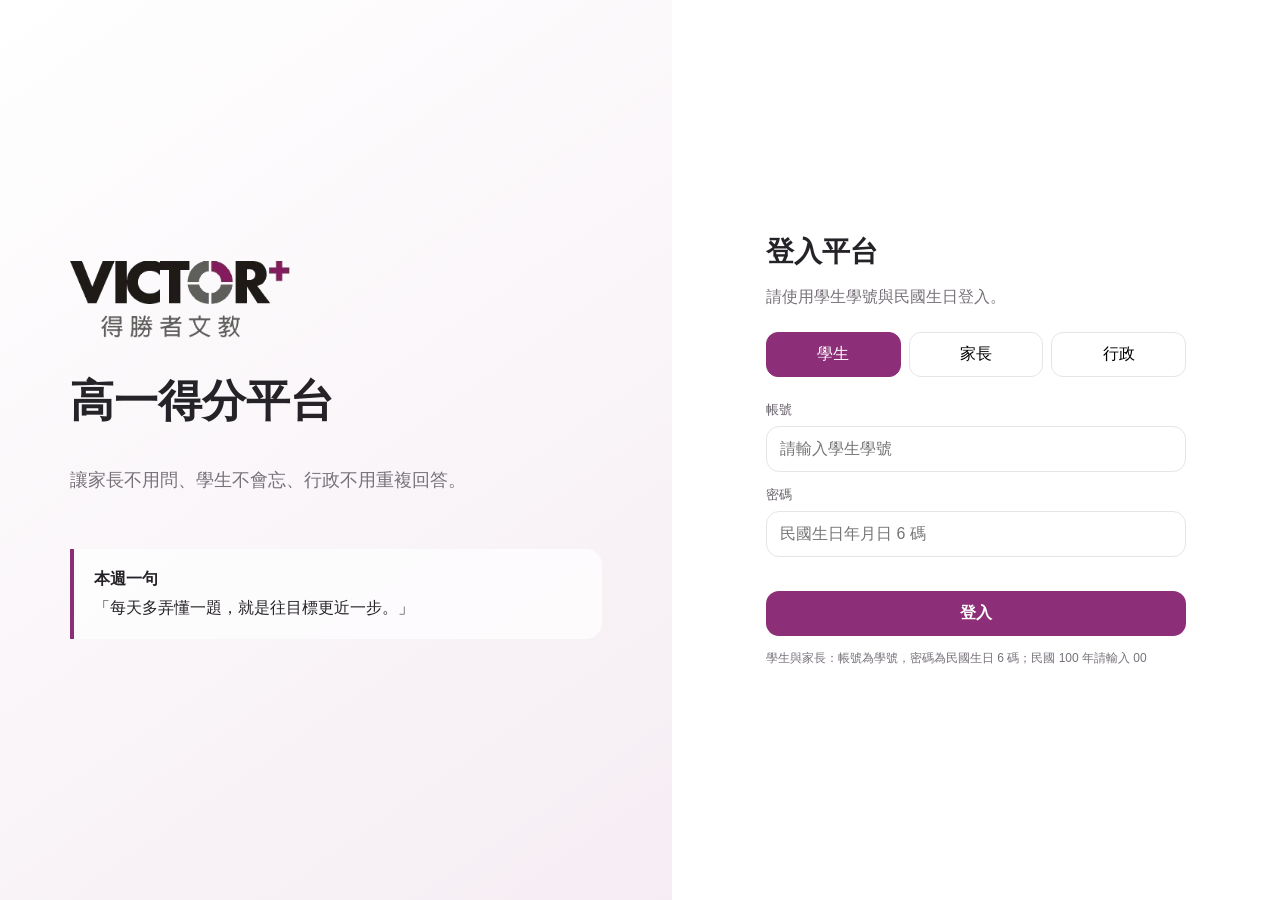
==== portal.html @ 73ce13c6 "Initial victor-campus website" ====
<!doctype html><html lang="zh-Hant"><head><meta charset="utf-8"><meta name="viewport" content="width=device-width,initial-scale=1"><title>得勝者119得分平台 Latest</title>
<style>
:root{--p:#8d2f78;--ps:#f5ebf3;--i:#262328;--m:#77717a;--b:#f7f7f8;--l:#e7e4e8;--g:#2f9d73;--gs:#e9f6f1;--a:#d5912d;--as:#fff4df;--r:#d45560;--rs:#fdecef;--bl:#3f78c7;--bls:#eaf2fd;--sh:0 14px 32px rgba(45,34,47,.08)}
*{box-sizing:border-box}body{margin:0;font-family:-apple-system,BlinkMacSystemFont,"Segoe UI","Noto Sans TC",sans-serif;background:var(--b);color:var(--i)}button,input,select,textarea{font:inherit}.hidden{display:none!important}
.login{min-height:100vh;display:grid;grid-template-columns:1.05fr .95fr;background:#fff}.heroL{padding:70px;display:flex;flex-direction:column;justify-content:center;background:linear-gradient(145deg,#fff,#f5edf3)}.heroL img{width:220px;max-width:70%;margin-bottom:34px}.heroL h1{font-size:44px;margin:0 0 16px}.heroL p{color:var(--m);font-size:18px;line-height:1.7}.quoteL{margin-top:36px;padding:20px;border-left:4px solid var(--p);background:#ffffffb8;border-radius:0 16px 16px 0}.loginP{display:grid;place-items:center;padding:50px}.box{width:min(420px,100%)}.box h2{font-size:28px;margin:0 0 8px}.box>p{color:var(--m)}.tabs{display:grid;grid-template-columns:repeat(3,1fr);gap:8px;margin:24px 0}.tab{border:1px solid var(--l);background:#fff;padding:11px;border-radius:12px}.tab.active{background:var(--p);color:#fff;border-color:var(--p)}
.field{margin:14px 0}.field label{display:block;font-size:13px;color:#665f68;margin-bottom:7px}.field input,.field select,.field textarea{width:100%;border:1px solid var(--l);border-radius:13px;padding:13px;background:#fff}.primary,.secondary{border-radius:13px;padding:12px 15px;cursor:pointer}.primary{border:0;background:var(--p);color:#fff;font-weight:750}.secondary{border:1px solid var(--l);background:#fff}.full{width:100%}.small,.meta{font-size:12px;color:var(--m)}
.app{min-height:100vh;display:grid;grid-template-columns:240px 1fr}.side{background:#fff;border-right:1px solid var(--l);padding:22px 16px}.side img{width:140px;margin:4px 10px 24px}.profile{padding:15px;border-radius:16px;background:var(--ps);margin-bottom:18px}.profile strong{display:block}.nav{display:grid;gap:7px}.nav button{border:0;background:transparent;text-align:left;padding:12px 13px;border-radius:11px;color:#615b63}.nav button.active,.nav button:hover{background:var(--ps);color:var(--p);font-weight:750}.logout{margin-top:24px}
.content{min-width:0}.top{height:72px;background:#fff;border-bottom:1px solid var(--l);padding:0 28px;display:flex;align-items:center;justify-content:space-between;position:sticky;top:0;z-index:5}.top h1{font-size:18px}.switch{display:flex;gap:8px}.switch button{font-size:12px;border:1px solid var(--l);background:#fff;padding:8px 10px;border-radius:10px}.switch button.active{background:var(--i);color:#fff}
.main{padding:28px;max-width:1500px;margin:auto}.hero{display:flex;justify-content:space-between;align-items:flex-end;gap:20px;margin-bottom:20px}.hero h2{font-size:29px;margin:0 0 6px}.date{background:#fff;border:1px solid var(--l);border-radius:13px;padding:10px 14px}.quote{display:flex;gap:16px;background:linear-gradient(135deg,#8d2f78,#a84a93);color:#fff;border-radius:20px;padding:21px 24px;margin-bottom:20px}.quote b{font-size:18px}.grid{display:grid;gap:18px}.dash{grid-template-columns:minmax(0,1.35fr) minmax(330px,.75fr)}.two{grid-template-columns:1fr 1fr}.three{grid-template-columns:repeat(3,1fr)}.four{grid-template-columns:repeat(4,1fr)}.stack{display:grid;gap:18px}
.card{background:#fff;border:1px solid var(--l);border-radius:19px;padding:20px;box-shadow:var(--sh)}.head{display:flex;justify-content:space-between;align-items:center;margin-bottom:15px}.head h3{margin:0}.pill,.status{font-size:12px;padding:6px 9px;border-radius:999px}.pill,.purple{background:var(--ps);color:var(--p)}.ok{background:var(--gs);color:var(--g)}.wait{background:var(--as);color:#a86c11}.bad{background:var(--rs);color:var(--r)}.info{background:var(--bls);color:var(--bl)}
.course,.task,.row,.notice{display:flex;align-items:center;gap:12px;padding:13px;border-radius:14px;background:#faf9fa;margin-bottom:9px}.datebox{width:54px;flex:none;text-align:center;padding:8px 5px;border-radius:11px;background:#fff;border:1px solid var(--l);font-size:12px}.datebox strong{display:block;font-size:15px}.grow{flex:1;min-width:0}.title{font-weight:760;margin-bottom:4px}.check{width:24px;height:24px;border-radius:7px;border:2px solid #c9c3ca;background:#fff;display:grid;place-items:center;cursor:pointer;flex:none}.check.checked{background:var(--g);border-color:var(--g);color:#fff}.metric{font-size:34px;font-weight:900;color:var(--p)}.progress{height:9px;background:#efedf0;border-radius:999px;overflow:hidden;margin-top:9px}.progress span{display:block;height:100%;background:linear-gradient(90deg,var(--p),#b85a9f)}.actions{display:flex;gap:8px;flex-wrap:wrap;margin-top:12px}
.page{display:none}.page.active{display:block}.table{overflow:auto}table{border-collapse:collapse;width:100%;min-width:700px}th,td{text-align:left;padding:12px 10px;border-bottom:1px solid var(--l);font-size:13px}th{color:var(--m)}.ghost{border:0;background:transparent;color:var(--p);cursor:pointer}
.seatgrid{display:grid;grid-template-columns:repeat(6,1fr);gap:10px}.seat{border:1px solid var(--l);background:#f6f5f6;border-radius:13px;padding:12px 8px;min-height:82px}.seat.present{background:var(--gs)}.seat.leave{background:var(--ps)}.seat.absent{background:var(--rs)}.seat.late{background:var(--as)}.seat.online{background:var(--bls)}.seat strong{display:block}.formgrid{display:grid;grid-template-columns:1fr 1fr;gap:14px}.formgrid .wide{grid-column:1/-1}.upload{border:2px dashed #d7ced5;border-radius:15px;padding:24px;text-align:center;color:var(--m);cursor:pointer}.alert{border-left:4px solid var(--r)}
.modalbg{position:fixed;inset:0;background:#1d171e73;display:none;align-items:center;justify-content:center;padding:20px;z-index:50}.modalbg.show{display:flex}.modal{background:#fff;width:min(600px,100%);max-height:90vh;overflow:auto;border-radius:20px;padding:22px}.modalactions{display:flex;justify-content:flex-end;gap:8px;margin-top:18px}.toast{position:fixed;right:22px;bottom:22px;background:#242126;color:#fff;padding:13px 16px;border-radius:12px;display:none;z-index:80}.toast.show{display:block}
@media(max-width:1000px){.dash,.two,.three,.four{grid-template-columns:1fr 1fr}.seatgrid{grid-template-columns:repeat(4,1fr)}}@media(max-width:760px){.login{grid-template-columns:1fr}.heroL{padding:38px 24px}.loginP{padding:28px 22px}.app{grid-template-columns:1fr}.side{display:none}.main{padding:18px 15px}.dash,.two,.three,.four{grid-template-columns:1fr}.hero{align-items:flex-start;flex-direction:column}.seatgrid{grid-template-columns:repeat(3,1fr)}}

.weather-card{display:grid;grid-template-columns:1fr auto;gap:18px;align-items:center;background:linear-gradient(135deg,#ffffff,#f2eaf1);border:1px solid var(--l);border-radius:19px;padding:18px 20px;margin-bottom:18px;box-shadow:var(--sh)}
.weather-main{display:flex;gap:14px;align-items:center}.weather-icon{font-size:34px}.weather-temp{font-size:28px;font-weight:900}
.operation-ok{display:inline-flex;align-items:center;gap:7px;background:var(--gs);color:var(--g);padding:7px 10px;border-radius:999px;font-size:12px;font-weight:750}
.exam-banner{background:linear-gradient(135deg,#fff7e7,#fff);border:1px solid #edd4a4;border-radius:18px;padding:18px;margin-bottom:18px}
.steps{display:grid;gap:10px}.step{display:grid;grid-template-columns:34px 1fr;gap:12px;align-items:start;padding:12px;border-radius:14px;background:#faf9fa}.stepno{width:28px;height:28px;border-radius:50%;display:grid;place-items:center;background:var(--p);color:#fff;font-size:12px;font-weight:800}
.file-preview{padding:12px;border:1px solid var(--l);border-radius:13px;background:#fff}.success-box{background:var(--gs);border:1px solid #bae2d1;border-radius:17px;padding:18px}.deadline{font-size:13px;font-weight:750;color:var(--r)}

.notify-badge{display:inline-grid;place-items:center;min-width:22px;height:22px;padding:0 6px;border-radius:999px;background:var(--r);color:#fff;font-size:11px;font-weight:800;margin-left:6px}
.notification-list{display:grid;gap:10px}.notification-item{display:flex;gap:12px;align-items:flex-start;padding:13px;border:1px solid var(--l);border-radius:14px;background:#fff}.notification-item.unread{border-left:4px solid var(--p);background:#fcf8fb}

.booking-grid{display:grid;grid-template-columns:150px repeat(6,minmax(135px,1fr));gap:1px;background:var(--l);border:1px solid var(--l);border-radius:16px;overflow:auto}
.booking-grid>div{background:#fff;padding:12px;min-height:56px}
.booking-head{font-weight:800;text-align:center;background:#fff8df!important}
.booking-head.sat{background:#dff4f6!important}
.slot{border:1px solid var(--l);border-radius:10px;padding:9px;text-align:center;cursor:pointer;background:#fff;min-height:50px}
.slot.available:hover{border-color:var(--p);background:var(--ps)}
.slot.mine{background:var(--gs);border-color:#9bd5bc;color:var(--g);font-weight:800}
.slot.taken{background:var(--bls);color:var(--bl)}
.slot.closed{background:#f1f1f1;color:#999;cursor:not-allowed}
.booking-summary{display:grid;grid-template-columns:1fr 1fr;gap:14px}
.confirm-card{border:1px solid #b7decf;background:var(--gs);border-radius:16px;padding:16px}
.read-btn{border:1px solid var(--p);background:#fff;color:var(--p);border-radius:10px;padding:8px 12px;cursor:pointer}
.subject-tabs{display:flex;gap:8px;flex-wrap:wrap;margin-bottom:14px}.subject-tabs button{border:1px solid var(--l);background:#fff;padding:9px 12px;border-radius:999px;cursor:pointer}.subject-tabs button.active{background:var(--p);color:#fff;border-color:var(--p)}
.parent-task{border-left:4px solid var(--a)}
.back-site-link{display:inline-flex;align-items:center;justify-content:center;border:1px solid var(--l);background:#fff;color:var(--i);padding:9px 13px;border-radius:10px;text-decoration:none;font-size:13px;font-weight:750}
.back-site-link:hover{border-color:var(--p);color:var(--p)}
.login-error{display:block;min-height:20px;margin-top:10px;color:#bd285b;font-size:12px;font-weight:750}
@media(max-width:760px){.app{display:block}.side{display:block;position:sticky;top:0;z-index:20;padding:8px 12px;border-right:0;border-bottom:1px solid var(--l);overflow:hidden}.side>img,.side>.profile,.side>.logout{display:none}.nav{display:flex;gap:6px;overflow-x:auto;padding-bottom:2px;scrollbar-width:none}.nav::-webkit-scrollbar{display:none}.nav button{flex:0 0 auto;white-space:nowrap;padding:10px 12px}.top{top:51px;height:60px;padding:0 15px}.top h1{font-size:15px}.back-site-link{padding:8px 10px}.booking-grid{min-width:760px}.card.table{overflow-x:auto}}
</style></head><body>
<section id="login"><div class="login"><div class="heroL"><img src="logo.png"><h1>高一得分平台</h1><p>讓家長不用問、學生不會忘、行政不用重複回答。</p><div class="quoteL"><b>本週一句</b><div style="margin-top:8px">「每天多弄懂一題，就是往目標更近一步。」</div></div></div><div class="loginP"><div class="box"><h2>登入平台</h2><p>請使用學生學號與民國生日登入。</p><div class="tabs"><button class="tab active" data-login="student">學生</button><button class="tab" data-login="parent">家長</button><button class="tab" data-login="admin">行政</button></div><div class="field"><label>帳號</label><input id="portalAccount" inputmode="numeric" autocomplete="username" placeholder="請輸入學生學號"></div><div class="field"><label>密碼</label><input id="portalPassword" type="password" inputmode="numeric" autocomplete="current-password" maxlength="6" placeholder="民國生日年月日 6 碼"></div><div id="portalLoginError" class="login-error" aria-live="polite"></div><button id="loginBtn" class="primary full">登入</button><div class="small" style="margin-top:14px">學生與家長：帳號為學號，密碼為民國生日 6 碼；民國 100 年請輸入 00</div></div></div></div></section>
<section id="app" class="hidden"><div class="app"><aside class="side"><img src="logo.png"><div class="profile"><strong id="pname"></strong><div id="pmeta" class="small"></div></div><div id="nav" class="nav"></div><button id="logout" class="secondary full logout">登出</button></aside><div class="content"><header class="top"><h1>得勝者文教｜高一得分平台</h1><a class="back-site-link" href="index.html">返回官網</a></header><main class="main">
<div id="studentPages">
<section id="student-home" class="page"><div class="weather-card">
<div class="weather-main"><div class="weather-icon">🌤️</div><div><div class="weather-temp">臺北市 31°C</div><div class="meta">午後短暫雷陣雨機率 40%，外出記得攜帶雨具。</div></div></div>
<div style="text-align:right"><div class="operation-ok">● 臺北市正常上班上課</div><div class="meta" style="margin-top:8px">得勝者今日正常上課</div></div></div><div class="hero"><div><h2>晚上好，王得勝</h2><div class="meta">這是你本週的課程與待完成事項。</div></div><div class="date">2026/08/02｜星期日</div></div><div class="quote"><div>✦</div><div><b>「會寫完只是第一步，訂正完成才是真的學會。」</b><div class="small" style="color:#fff">本週一句｜建州老師</div></div></div><div class="grid dash"><div class="stack"><div class="card"><div class="head"><h3>本週課程</h3><span class="pill">依已報名科目</span></div>
<div class="course"><div class="datebox"><strong>二</strong>18:30</div><div class="grow"><div class="title">英文雙周解題</div><div class="meta">Penny｜602教室</div></div><span class="status ok">已出席</span></div>
<div class="course"><div class="datebox"><strong>三</strong>18:30</div><div class="grow"><div class="title">數學</div><div class="meta">解創智・解涵清｜602教室</div></div><span class="status ok">已出席</span></div>
<div class="course"><div class="datebox"><strong>六</strong>18:30</div><div class="grow"><div class="title">化學</div><div class="meta">金刀｜公園大教室</div></div><span class="status wait">待上課</span></div></div>
<div class="card"><div class="head"><h3>7天內待完成事項</h3><span class="pill">小考／作業</span></div>
<div class="task"><button class="check" data-task="m"></button><div class="grow"><div class="title">數學講義 P.25–30</div><div class="meta">8/4前完成</div></div><span id="mStatus" class="status wait">尚未開始</span></div>
<div class="task"><button class="check" data-task="c"></button><div class="grow"><div class="title">化學 P.25–28，共16題</div><div class="meta">8/8前完成</div></div><span id="cStatus" class="status wait">尚未開始</span></div>
<div class="task"><div class="datebox"><strong>考</strong>8/5</div><div class="grow"><div class="title">英文單字 U3–U4</div><div class="meta">小考範圍</div></div><span class="status info">準備中</span></div><div class="actions"><button class="secondary jump" data-target="student-homework">查看全部作業</button></div></div></div>
<div class="stack"><div class="card"><div class="head"><h3>最近一次周考</h3><span class="pill">化學</span></div><div class="metric">86</div><div class="meta">頂標70｜前標70｜均標60</div><div class="actions"><button class="secondary jump" data-target="student-scores">查看詳情</button></div></div><div class="card"><div class="head"><h3>本週作業</h3><span class="pill">老師確認為準</span></div><div class="title">完成3／5</div><div class="progress"><span style="width:60%"></span></div><div class="meta" style="margin-top:8px">1份待訂正、1份未完成</div></div><div class="card alert"><div class="head"><h3>補課中心</h3><span class="status bad">1項</span></div><div class="title">8/1 化學</div><div class="meta">影片未看完、作業未上傳</div><div class="actions"><button class="primary jump" data-target="student-makeup">前往補課</button></div></div></div></div></section>
<section id="student-homework" class="page"><div class="hero"><div><h2>作業中心</h2><div class="meta">學生可回報完成，正式狀態以檢查紀錄為準。</div></div></div><div class="grid two"><div class="card"><div class="row"><button class="check" data-task="m2"></button><div class="grow"><div class="title">數學講義 P.25–30</div><div class="meta">下次上課前完成</div></div><span id="m2Status" class="status wait">進行中</span></div><div class="row"><div class="check checked">✓</div><div class="grow"><div class="title">物理講義 P.18–22</div><div class="meta">學生已回報完成</div></div><span class="status purple">待確認</span></div><div class="row"><div class="datebox"><strong>訂</strong></div><div class="grow"><div class="title">化學周考訂正</div><div class="meta">寫完未訂正</div></div><span class="status wait">待訂正</span></div></div><div class="card"><div class="notice"><span class="status ok">完成</span><div class="grow meta">題目、過程及訂正完成</div></div><div class="notice"><span class="status wait">待補過程</span><div class="grow meta">部分題目缺少計算過程</div></div><div class="notice"><span class="status bad">未完成</span><div class="grow meta">有缺題，記錄缺少題數</div></div></div></div></section>
<section id="student-scores" class="page">
<div class="hero"><div><h2>周考成績</h2><div class="meta">固定線上學生與當次請假學生可下載試題；所有學生可查看詳解。</div></div></div>
<div class="card table"><table>
<tr><th>日期</th><th>科目</th><th>範圍</th><th>分數</th><th>頂標</th><th>前標</th><th>均標</th><th>試題</th><th>詳解</th></tr>
<tr><td>8/1</td><td>化學</td><td>基礎化學講義(一) P.19–24</td><td><b>86</b></td><td>70</td><td>70</td><td>60</td>
<td><button class="ghost" onclick="toast('已下載化學週考試題（示範）')">下載試題</button><div class="meta">本次請假，可下載</div></td>
<td><button class="ghost" onclick="toast('已開啟化學週考詳解（示範）')">查看詳解</button></td></tr>
<tr><td>7/30</td><td>數學</td><td>集合與邏輯</td><td><b>91</b></td><td>92</td><td>84</td><td>76</td>
<td><span class="status purple">已到班應考</span><div class="meta">無需下載試題</div></td>
<td><button class="ghost" onclick="toast('已開啟數學週考詳解（示範）')">查看詳解</button></td></tr>
</table></div>
<div class="card" style="margin-top:18px"><div class="head"><h3>試題下載規則</h3></div>
<div class="notice"><span class="status info">固定線上</span><div class="grow"><div class="title">每次週考皆可下載試題</div><div class="meta">下載後自行作答，並依指定期限上傳。</div></div></div>
<div class="notice"><span class="status wait">當次請假</span><div class="grow"><div class="title">該次週考開放下載試題</div><div class="meta">完成後需補交作答檔案或照片。</div></div></div>
<div class="notice"><span class="status ok">正常到班</span><div class="grow"><div class="title">課堂已取得紙本試題</div><div class="meta">前台保留詳解，不重複提供試題下載。</div></div></div>
</div></section>
<section id="student-makeup" class="page">
<div class="hero"><div><h2>補課中心</h2><div class="meta">正常出席不需補課；請假或固定線上學生才會建立試題、影片與作業任務。</div></div></div>
<div class="card alert"><div class="head"><h3>8/1 金刀化學｜家長請假</h3><span class="status bad">3項待完成</span></div>
<div class="row"><div class="grow"><div class="title">教材</div><div class="meta">基礎化學講義(一)｜已領取</div></div><span class="status ok">完成</span></div>
<div class="row"><div class="grow"><div class="title">週考試題</div><div class="meta">請下載試題，完成作答後補交。</div></div><button class="secondary" onclick="toast('已下載化學週考試題（示範）')">下載試題</button></div>
<div class="row"><div class="grow"><div class="title">補課影片</div><div class="meta">已上架，尚未看完</div></div><a class="primary" href="https://www.soarogo.com/victor/login" target="_blank">前往 SoarGo</a></div>
<div class="row"><div class="grow"><div class="title">請假補交作業</div><div class="meta">化學 P.25–28，共16題｜截止 8/8 18:00</div></div><button class="secondary" onclick="openM('leaveHomework')">上傳作業</button></div>
<div class="row"><div class="grow"><div class="title">週考作答補交</div><div class="meta">請上傳作答紙或清楚照片</div></div><button class="secondary" onclick="openM('quizUpload')">上傳作答</button></div>
<div class="row"><div class="grow"><div class="title">行政確認</div><div class="meta">影片、週考與作業皆完成後結案</div></div><span class="status wait">待確認</span></div>
</div>
<div class="card" style="margin-top:18px"><div class="head"><h3>固定線上學生規則</h3></div>
<div class="meta">固定線上學生每堂課皆顯示影片、試題下載與作業上傳；不會顯示實體出席或請假補課字樣。</div>
</div></section>
<section id="student-materials" class="page"><div class="hero"><div><h2>教材領取</h2><div class="meta">可主動回報，行政再確認。</div></div></div><div class="card"><div class="title">化學｜基礎化學講義（二）</div><div class="meta">8/8發放，8/15起使用</div><div class="actions"><button id="matBtn" class="primary">我已領到教材</button></div><div id="matDone" class="notice hidden"><span class="status purple">已回報</span><div class="grow meta">等待行政確認</div><button id="undo" class="ghost">撤回</button></div></div></section>
<section id="student-tutoring" class="page">
<div class="hero"><div><h2>下週輔導預約</h2><div class="meta">每週日晚上開放下週時段；每段20分鐘，每人最多預約2段。</div></div><div class="date">更新時間：週日 20:00</div></div>
<div class="exam-banner"><b>預約規則</b><div class="meta" style="margin-top:6px">同一位學生不可重複預約相同時段；最多預約2段。若需取消，請至少於預約時間前一天操作。</div></div>
<div class="card">
<div class="head"><h3>115年8月份輔導排班</h3><span class="pill">高一</span></div>
<div class="booking-grid" id="bookingGrid"></div>
</div>
<div class="booking-summary" style="margin-top:18px">
<div class="card"><div class="head"><h3>我的預約</h3><span class="status ok">已預約 1／2 段</span></div>
<div id="myBookings">
<div class="confirm-card"><div class="title">8/3（一）13:00–13:20</div><div class="meta">冠瑜老師｜數物化生／讀書計畫｜得勝者壽德六樓</div><div class="actions"><button class="secondary" onclick="openM('bookingDetail')">查看詳情</button><button class="secondary" onclick="toast('已提出取消預約（示範）')">取消預約</button></div></div>
</div></div>
<div class="card"><div class="head"><h3>預約前先想一想</h3></div>
<div class="field"><label>輔導類型</label><select><option>解題輔導</option><option>讀書計畫</option></select></div>
<div class="field"><label>今天最想問什麼？</label><textarea rows="4" placeholder="例如：排列組合第23題、讀書時間安排、複習速度太慢"></textarea></div>
<div class="meta">老師在輔導前即可先看到問題，縮短確認時間。</div></div>
</div>
<div class="card" style="margin-top:18px"><div class="head"><h3>過去輔導紀錄</h3></div>
<div class="row"><div class="grow"><div class="title">7/30 誠貴老師｜排列組合</div><div class="meta">完成第23–35題，提醒下次帶錯題本</div></div><span class="status ok">已完成</span></div>
<div class="row"><div class="grow"><div class="title">7/16 冠瑜老師｜讀書計畫</div><div class="meta">建立一週複習時段表</div></div><span class="status ok">已完成</span></div>
</div></section>
<section id="student-scholarship" class="page">
<div class="hero"><div><h2>段考成績回報與獎學金</h2><div class="meta">所有學生皆需回報段考成績；符合資格者再進入獎學金申請。</div></div></div>
<div class="exam-banner"><div class="head"><h3>114學年度第二學期第一次段考</h3><span class="status wait">回報開放中</span></div>
<div class="grid two"><div><div class="meta">成績回報期限</div><div class="title">2026/08/12 23:59</div></div><div><div class="meta">獎學金申請期限</div><div class="title">2026/08/16 23:59</div></div></div>
<div class="deadline" style="margin-top:10px">距成績回報截止尚有 10 天</div></div>
<div class="grid two">
<div class="card">
<div class="head"><h3>第一步｜回報段考成績</h3><span class="pill">全體學生必填</span></div>
<div class="steps">
<div class="step"><div class="stepno">1</div><div><div class="title">上傳成績單</div><div class="meta">手機翻拍即可，支援 JPG、PNG、PDF，可一次上傳多張。</div><div class="actions"><button class="secondary" onclick="toast('已選擇成績單照片（示範）')">上傳成績單</button></div></div></div>
<div class="step"><div class="stepno">2</div><div><div class="title">或手動輸入</div><div class="meta">成績單尚未取得時，可先輸入各科分數，之後再補證明。</div><div class="actions"><button class="secondary" onclick="openM('scoreReport')">手動輸入成績</button></div></div></div>
</div></div>
<div class="card">
<div class="head"><h3>資格自動判斷</h3><span class="pill">限實際補習科目</span></div>
<div class="row"><div class="grow"><div class="title">數學 97分</div><div class="meta">實際補習科目</div></div><span class="status ok">符合 500元</span></div>
<div class="row"><div class="grow"><div class="title">物理 92分／班排第一</div><div class="meta">分數200元、排名600元，系統自動擇優</div></div><span class="status ok">符合 600元</span></div>
<div class="row"><div class="grow"><div class="title">英文 88分</div><div class="meta">已完成一般成績回報</div></div><span class="status info">未達門檻</span></div>
</div></div>
<div class="success-box" style="margin-top:18px"><div class="title" style="font-size:20px">🎉 恭喜！你有 2 科符合獎學金申請資格</div>
<div class="meta" style="margin-top:6px">數學預估 500 元、物理預估 600 元。請在申請期限內完成後續證明上傳。</div>
<div class="actions"><button class="primary" onclick="openM('sch')">繼續申請獎學金</button>
<button class="secondary" onclick="toast('班排名證明請洽行政老師索取')">洽行政索取證明</button></div>
<div class="meta" style="margin-top:8px">若學校未公布班排名，請洽行政老師索取證明，請導師或科任老師簽名後上傳。</div></div>
<div class="card" style="margin-top:18px"><div class="head"><h3>申請紀錄</h3></div>
<div class="table"><table><tr><th>活動</th><th>科目</th><th>依據</th><th>金額</th><th>狀態</th></tr>
<tr><td>114-2 一段</td><td>數學</td><td>97分</td><td>500元</td><td><span class="status wait">待送出</span></td></tr>
<tr><td>114-2 一段</td><td>物理</td><td>班排第一</td><td>600元</td><td><span class="status wait">待補證明</span></td></tr></table></div></div>
</section>
</div>
<div id="parentPages"><section id="parent-home" class="page"><div class="weather-card">
<div class="weather-main"><div class="weather-icon">🌤️</div><div><div class="weather-temp">臺北市 31°C</div><div class="meta">午後短暫雷陣雨機率 40%</div></div></div>
<div style="text-align:right"><div class="operation-ok">● 正常上班上課</div><div class="meta" style="margin-top:8px">得勝者今日正常營運</div></div></div><div class="hero"><div><h2>王得勝的學習概況</h2><div class="meta">30秒掌握需要關心的事項。</div></div><div class="date">本週狀態：需留意</div></div><div class="quote"><div>✦</div><div><b>「先把訂正完成，再追求更多題目。」</b><div class="small" style="color:#fff">本週老師提醒</div></div></div><div class="grid four"><div class="card"><div class="meta">本週作業</div><div class="metric">3/5</div></div><div class="card"><div class="meta">本月出席</div><div class="metric">8/9</div></div><div class="card"><div class="meta">補課</div><div class="metric">1</div></div><div class="card"><div class="meta">教材待領</div><div class="metric">1</div></div></div><div class="card alert" style="margin-top:18px"><div class="head"><h3>重要公告</h3><span class="status bad">請確認已讀</span></div>
<div class="title">8/8 教室異動通知</div><div class="meta">化學課改至公園大教室，課程時間不變。</div>
<div class="actions"><button id="readAnnouncementBtn" class="read-btn">我已閱讀</button><span id="readAnnouncementStatus" class="meta"></span></div></div><div class="grid two" style="margin-top:18px"><div class="card alert"><div class="notice"><span class="status bad">補課</span><div class="grow"><div class="title">8/1化學尚未完成</div><div class="meta">影片未看完、作業未上傳</div></div></div><div class="notice"><span class="status wait">教材</span><div class="grow"><div class="title">化學講義（二）未領</div><div class="meta">請主動聯絡班導</div></div><button class="ghost jump" data-target="parent-materials">查看</button></div></div><div class="card"><div class="row"><div class="grow"><div class="title">化學86分</div><div class="meta">頂標70｜均標60</div></div><span class="status ok">高於頂標</span></div></div></div></section><section id="parent-tutoring" class="page">
<div class="hero"><div><h2>輔導預約與紀錄</h2><div class="meta">家長可查看與協助預約，但與學生共用同一筆預約，無法重複。</div></div></div>
<div class="card"><div class="head"><h3>目前預約</h3><span class="status ok">已確認</span></div>
<div class="confirm-card"><div class="title">7/30（四）14:30–15:00</div><div class="meta">誠貴老師｜得勝者壽德六樓</div><div class="meta" style="margin-top:8px">請攜帶補習班／學校講義、考卷、筆記本或讀書計畫表，並提早到櫃台報到。</div><div class="actions"><button class="secondary">查看詳情</button></div></div></div>
<div class="card" style="margin-top:18px"><div class="head"><h3>輔導紀錄</h3></div>
<div class="row"><div class="grow"><div class="title">7/16 讀書計畫</div><div class="meta">已建立每週複習計畫</div></div><span class="status ok">已完成</span></div>
</div></section>
<section id="parent-materials" class="page"><div class="hero"><div><h2>教材與補課追蹤</h2></div></div><div class="card alert"><div class="title">化學講義（二）</div><div class="meta">請家長主動聯絡班導安排領取</div><div class="actions"><button class="primary" onclick="toast('已回報領取，等待行政確認')">我已領到教材</button></div></div></section></div>
<div id="adminPages"><section id="admin-dashboard" class="page"><div class="hero"><div><h2>今日營運中心</h2><div class="meta">優先處理會影響前台的事項。</div></div><div class="date">待處理14項</div></div><div class="grid four"><div class="card alert"><div class="meta">未完成點名</div><div class="metric">1堂</div><button class="ghost jump" data-target="admin-attendance">處理</button></div><div class="card"><div class="meta">通知待發布</div><div class="metric">2堂</div><button class="ghost jump" data-target="admin-publish">處理</button></div><div class="card"><div class="meta">待確認作業</div><div class="metric">8</div></div><div class="card"><div class="meta">教材待確認</div><div class="metric">3</div><button class="ghost jump" data-target="admin-materials">處理</button></div></div><div class="grid two" style="margin-top:18px">
<div class="card"><div class="head"><h3>新作業送交通知 <span class="notify-badge" id="submissionBadge">3</span></h3><button class="ghost jump" data-target="admin-submissions">全部查看</button></div>
<div class="notification-list">
<div class="notification-item unread"><span class="status purple">新送出</span><div class="grow"><div class="title">王得勝｜化學請假補交作業</div><div class="meta">剛剛上傳 4 張照片｜P.25–28，共16題</div></div></div>
<div class="notification-item unread"><span class="status info">週考</span><div class="grow"><div class="title">林子晴｜物理週考作答</div><div class="meta">5分鐘前上傳 PDF</div></div></div>
<div class="notification-item"><span class="status wait">待確認</span><div class="grow"><div class="title">張育誠｜數學訂正</div><div class="meta">今天 13:20 上傳</div></div></div>
</div></div>
<div class="card"><div class="head"><h3>未完成自動追蹤</h3></div><div class="notice"><span class="status bad">逾期</span><div class="grow"><div class="title">王得勝｜化學補課</div><div class="meta">影片未完成、作業未上傳</div></div></div><div class="notice"><span class="status wait">教材</span><div class="grow"><div class="title">3人未領化學講義（二）</div></div></div>
<div class="notice"><span class="status bad">補交作業</span><div class="grow"><div class="title">4位請假學生尚未補交作業</div><div class="meta">可依課程與截止時間篩選</div></div></div>
<div class="notice"><span class="status wait">週考補交</span><div class="grow"><div class="title">2位學生尚未上傳週考作答</div><div class="meta">固定線上1位、請假1位</div></div></div></div><div class="card"><div class="row"><div class="check checked">✓</div><div class="grow title">座位表點名</div><span class="status ok">完成</span></div><div class="row"><div class="check"></div><div class="grow title">貼入課後通知</div><span class="status wait">待處理</span></div><div class="row"><div class="check"></div><div class="grow title">上傳Excel成績</div><span class="status wait">待處理</span></div></div></div></section>
<section id="admin-submissions" class="page">
<div class="hero"><div><h2>作業送交審核</h2><div class="meta">學生一送出，行政端即時顯示通知並進入待確認清單。</div></div><div class="date">待確認 3 份</div></div>
<div class="grid two">
<div class="card">
<div class="head"><h3>待確認作業</h3><span class="pill">依上傳時間排序</span></div>
<div class="notification-list">
<div class="notification-item unread"><div class="grow"><div class="title">王得勝｜化學請假補交作業</div><div class="meta">P.25–28，共16題｜上傳4張照片｜剛剛</div><div class="actions"><button class="primary" onclick="openM('reviewHomework')">立即審核</button></div></div></div>
<div class="notification-item unread"><div class="grow"><div class="title">林子晴｜物理週考作答</div><div class="meta">PDF 1份｜5分鐘前</div><div class="actions"><button class="secondary" onclick="toast('已開啟週考作答（示範）')">查看</button><button class="primary" onclick="toast('已確認週考作答')">確認</button></div></div></div>
<div class="notification-item"><div class="grow"><div class="title">張育誠｜數學訂正</div><div class="meta">圖片3張｜今天13:20</div><div class="actions"><button class="secondary" onclick="openM('reviewHomework')">審核</button></div></div></div>
</div></div>
<div class="card">
<div class="head"><h3>審核後可設定</h3></div>
<div class="notice"><span class="status ok">完成</span><div class="grow meta">題目、過程與訂正皆完成</div></div>
<div class="notice"><span class="status wait">待訂正</span><div class="grow meta">題目已寫完，但錯題尚未訂正</div></div>
<div class="notice"><span class="status wait">待補過程</span><div class="grow meta">部分題目缺少計算過程</div></div>
<div class="notice"><span class="status bad">未完成</span><div class="grow meta">有缺題，可輸入缺題數</div></div>
<div class="notice"><span class="status bad">退回補件</span><div class="grow meta">照片模糊、頁面缺漏或內容無法辨識</div></div>
</div></div>
</section>
<section id="admin-attendance" class="page"><div class="hero"><div><h2>座位表點名</h2><div class="meta">點選座位切換狀態。</div></div></div><div class="card"><div class="actions"><button id="allPresent" class="secondary">一鍵全班出席</button><button class="primary" onclick="toast('點名完成，補課與缺席追蹤已建立')">完成點名</button></div><div id="seatgrid" class="seatgrid" style="margin-top:16px"></div></div></section>
<section id="admin-publish" class="page"><div class="hero"><div><h2>課後通知發布</h2><div class="meta">貼入通知＋上傳Excel。</div></div></div><div class="grid two"><div class="card"><div class="field"><label>課後通知</label><textarea id="raw" rows="14">⚗️0801【高一上自然科-金刀化學(六晚)】課後通知

📌今日進度：
【基礎化學講義(一)】p.19-24

📌回家作業：p.25-28 (共16題)

📌本日週考班級表現
頂標(PR88)：70
前標(PR75)：70
均標(PR50)：60</textarea></div><div class="upload" onclick="toast('已選擇Excel成績檔（示範）')">點擊選擇Excel／CSV</div>
<div class="grid two" style="margin-top:12px">
<div class="upload" onclick="toast('已上傳週考試題（示範）')">上傳週考試題<br><span class="small">提供固定線上／當次請假學生下載</span></div>
<div class="upload" onclick="toast('已上傳週考詳解（示範）')">上傳週考詳解<br><span class="small">所有學生皆可查看</span></div>
</div><div class="actions"><button id="parse" class="primary">AI自動拆解（示範）</button></div></div><div class="card"><div class="formgrid"><div class="field"><label>日期</label><input value="2026-08-01"></div><div class="field"><label>科目</label><select><option>化學</option></select></div><div class="field wide"><label>今日進度</label><input id="prog"></div><div class="field wide"><label>回家作業</label><input id="hw"></div><div class="field"><label>頂標</label><input id="topv"></div><div class="field"><label>前標</label><input id="frontv"></div><div class="field"><label>均標</label><input id="meanv"></div></div><div class="actions"><button class="primary" onclick="toast('已發布，學生與家長首頁同步更新')">確認並發布</button><button class="secondary">儲存草稿</button></div></div></div></section>
<section id="admin-materials" class="page"><div class="hero"><div><h2>教材發放與確認</h2></div></div><div class="card table"><table><tr><th>學生</th><th>類型</th><th>教材</th><th>狀態</th><th>操作</th></tr><tr><td>王得勝</td><td>實體</td><td>化學講義（二）</td><td><span class="status purple">已回報</span></td><td><button class="ghost" onclick="toast('已確認領取')">確認</button></td></tr><tr><td>林子晴</td><td>固定線上</td><td>化學講義（二）</td><td><span class="status info">已回報收到</span></td><td><button class="ghost" onclick="toast('已確認簽收')">確認</button></td></tr></table></div></section>
<section id="admin-score-campaign" class="page">
<div class="hero"><div><h2>段考回報活動設定</h2><div class="meta">每一次建立活動時設定學年度、學期、段考次別與期限。</div></div></div>
<div class="grid two"><div class="card"><div class="head"><h3>活動基本設定</h3><span class="pill">可重複建立</span></div>
<div class="formgrid">
<div class="field"><label>學年度</label><input value="114"></div>
<div class="field"><label>學期</label><select><option>第一學期</option><option selected>第二學期</option></select></div>
<div class="field"><label>段考次別</label><select><option selected>第一次段考</option><option>第二次段考</option><option>第三次段考</option></select></div>
<div class="field"><label>活動名稱</label><input value="114學年度第二學期第一次段考"></div>
<div class="field"><label>成績回報開始</label><input type="datetime-local" value="2026-08-02T12:00"></div>
<div class="field"><label>成績回報截止</label><input type="datetime-local" value="2026-08-12T23:59"></div>
<div class="field"><label>獎學金申請開始</label><input type="datetime-local" value="2026-08-02T12:00"></div>
<div class="field"><label>獎學金申請截止</label><input type="datetime-local" value="2026-08-16T23:59"></div>
</div><div class="actions"><button class="primary" onclick="toast('活動設定已儲存，學生與家長端同步顯示期限')">儲存並發布</button></div></div>
<div class="card"><div class="head"><h3>證明與請款設定</h3></div>
<div class="row"><div class="grow"><div class="title">班排名證明</div><div class="meta">學校未公布排名時使用</div></div><button class="ghost" onclick="toast('證明文件不公開，請由行政端提供')">由行政端提供</button></div>
<div class="row"><div class="grow"><div class="title">成績單證明</div><div class="meta">學生手機翻拍或 PDF 皆可</div></div><span class="status ok">開放</span></div>
<div class="row"><div class="grow"><div class="title">會計請款證明</div><div class="meta">核准後可批次匯出申請明細與證明文件</div></div><button class="ghost" onclick="toast('已產生會計請款下載包（示範）')">統一下載</button></div>
</div></div>
</section>
<section id="admin-scholarship" class="page"><div class="hero"><div><h2>獎學金審核</h2><div class="meta">審核完成後可統一下載會計請款證明。</div></div><div class="actions"><button class="secondary" onclick="toast('已匯出請款總表 Excel（示範）')">下載請款總表</button><button class="primary" onclick="toast('已打包成績單與排名證明（示範）')">統一下載證明</button></div></div><div class="card table"><table><tr><th>學生</th><th>科目</th><th>分數</th><th>班排</th><th>建議</th><th>操作</th></tr><tr><td>王得勝</td><td>數學</td><td>97（500）</td><td>第二（300）</td><td><b>500元</b></td><td><button class="ghost" onclick="toast('已核准500元')">核准</button></td></tr></table></div></section></div>
</main></div></div></section>
<div id="bookingDetail" class="modalbg"><div class="modal"><h3>輔導預約確認</h3>
<div class="confirm-card"><div class="title">💌 解題輔導／讀書計畫預約成功</div>
<div class="row"><div class="grow"><div class="meta">日期</div><div class="title">7/30（四）</div></div><div class="grow"><div class="meta">時間</div><div class="title">14:30–15:00</div></div></div>
<div class="row"><div class="grow"><div class="meta">地點</div><div class="title">得勝者壽德六樓</div></div><div class="grow"><div class="meta">老師</div><div class="title">誠貴老師</div></div></div>
</div>
<div class="card" style="margin-top:14px;box-shadow:none"><div class="head"><h3>請攜帶</h3></div>
<div class="meta">補習班或學校講義、考卷、筆記本、讀書計畫表等需要討論的資料。</div></div>
<div class="card" style="margin-top:14px;box-shadow:none"><div class="head"><h3>注意事項</h3></div>
<div class="meta">請提早5分鐘至壽德櫃台報到；若需取消，請至少提前一天操作。</div></div>
<div class="modalactions"><button class="primary" onclick="closeM('bookingDetail')">知道了</button></div></div></div>
<div id="reviewHomework" class="modalbg"><div class="modal"><h3>審核作業</h3>
<div class="notice"><span class="status purple">王得勝</span><div class="grow"><div class="title">化學請假補交作業</div><div class="meta">P.25–28，共16題｜4張照片</div></div></div>
<div class="upload" onclick="toast('已開啟作業照片預覽（示範）')">點擊查看學生上傳內容</div>
<div class="field"><label>審核結果</label><select id="reviewStatus">
<option>完成</option><option>待訂正</option><option>待補計算過程</option><option>未完成</option><option>退回補件</option>
</select></div>
<div class="field"><label>缺題數／備註</label><textarea rows="3" placeholder="例如：缺4題；第12、15題缺計算過程"></textarea></div>
<div class="modalactions"><button class="secondary" onclick="closeM('reviewHomework')">取消</button><button class="primary" onclick="closeM('reviewHomework');toast('審核完成，學生與家長端已同步更新')">確認審核</button></div>
</div></div>
<div id="scoreReport" class="modalbg"><div class="modal"><h3>手動輸入段考成績</h3>
<div class="formgrid"><div class="field"><label>科目</label><select><option>數學</option><option>化學</option><option>物理</option><option>英文</option><option>國文</option></select></div>
<div class="field"><label>分數</label><input type="number" value="97"></div>
<div class="field"><label>班排名（選填）</label><input type="number" placeholder="例如 1"></div>
<div class="field"><label>證明狀態</label><select><option>稍後補上傳成績單</option><option>已上傳成績單</option></select></div></div>
<div class="modalactions"><button class="secondary" onclick="closeM('scoreReport')">取消</button><button class="primary" onclick="closeM('scoreReport');toast('成績已回報，系統正在判斷獎學金資格')">儲存成績</button></div></div></div>
<div id="leaveHomework" class="modalbg"><div class="modal"><h3>請假補交作業</h3>
<div class="notice"><span class="status wait">請假補交</span><div class="grow"><div class="title">化學 P.25–28，共16題</div><div class="meta">截止：8/8 18:00</div></div></div>
<div class="upload" onclick="toast('已選擇作業照片（示範）')">點擊上傳作業照片或 PDF<br><span class="small">可一次上傳多張，系統只保留最後送出版本供檢查</span></div>
<div class="field"><label>補充說明</label><textarea rows="3" placeholder="例如：第15題仍有疑問"></textarea></div>
<div class="modalactions"><button class="secondary" onclick="closeM('leaveHomework')">取消</button><button class="primary" onclick="closeM('leaveHomework');toast('作業已送出，行政端已收到通知')">送出補交</button></div>
</div></div>

<div id="quizUpload" class="modalbg"><div class="modal"><h3>補交週考作答</h3>
<div class="notice"><span class="status info">週考補交</span><div class="grow"><div class="title">8/1 化學週考</div><div class="meta">請先下載試題完成作答，再上傳作答紙。</div></div></div>
<div class="upload" onclick="toast('已選擇週考作答照片（示範）')">上傳作答紙／照片／PDF</div>
<div class="modalactions"><button class="secondary" onclick="closeM('quizUpload')">取消</button><button class="primary" onclick="closeM('quizUpload');toast('週考作答已補交，等待行政登記')">送出作答</button></div>
</div></div>
<div id="upload" class="modalbg"><div class="modal"><h3>上傳補課作業</h3><div class="upload" onclick="toast('已選擇3張作業照片')">點擊上傳照片或PDF</div><div class="field"><label>補充說明</label><textarea rows="3"></textarea></div><div class="modalactions"><button class="secondary" onclick="closeM('upload')">取消</button><button class="primary" onclick="closeM('upload');toast('作業已上傳，行政端已收到通知')">送出</button></div></div></div>
<div id="sch" class="modalbg"><div class="modal"><h3>完成獎學金申請</h3>
<div class="notice"><span class="status ok">符合資格</span><div class="grow"><div class="title">系統已依分數與班排名擇優</div><div class="meta">申請截止：2026/08/16 23:59</div></div></div><div class="formgrid"><div class="field"><label>科目</label><select><option>數學</option><option>化學</option><option>物理</option><option>英文</option><option>國文</option></select></div><div class="field"><label>分數</label><input id="score" type="number" value="97"></div><div class="field"><label>班排名</label><select id="rank"><option value="0">無</option><option value="1">第一名</option><option value="2">第二名</option><option value="3">第三名</option></select></div><div class="field"><label>預估結果</label><input id="estimate" value="分數擇優500元" readonly></div></div><div class="field"><label>上傳申請證明</label><div class="upload" onclick="toast('已選擇申請證明（示範）')">上傳成績單／學校截圖／老師簽名班排名證明</div></div>
<div class="actions"><button class="secondary" onclick="toast('班排名證明請洽行政老師索取')">洽行政索取證明</button></div>
<div class="modalactions"><button class="secondary" onclick="closeM('sch')">取消</button><button class="primary" onclick="closeM('sch');toast('申請已送出')">送出</button></div></div></div>
<div id="toast" class="toast"></div>
<script>
const cfg={student:{p:['王得勝','118學測班｜高一學生'],n:[['首頁總覽','student-home'],['作業中心','student-homework'],['周考成績','student-scores'],['補課中心','student-makeup'],['教材領取','student-materials'],['輔導預約','student-tutoring'],['段考獎學金','student-scholarship']]},parent:{p:['王得勝家長','綁定學生：王得勝'],n:[['學習總覽','parent-home'],['輔導預約','parent-tutoring'],['教材與補課','parent-materials']]},admin:{p:['行政人員','得勝者高一營運'],n:[['今日營運中心','admin-dashboard'],['作業送交審核','admin-submissions'],['座位表點名','admin-attendance'],['課後通知發布','admin-publish'],['教材發放','admin-materials'],['段考活動設定','admin-score-campaign'],['獎學金審核','admin-scholarship']]}};let loginRole='student',role='student';
document.querySelectorAll('[data-login]').forEach(b=>b.onclick=()=>{document.querySelectorAll('[data-login]').forEach(x=>x.classList.remove('active'));b.classList.add('active');loginRole=b.dataset.login});
loginBtn.onclick=()=>{
 if(loginRole==='student'||loginRole==='parent'){
  const account=portalAccount.value.trim(),birthday=portalPassword.value.trim();
  if(!/^\d+$/.test(account)){portalLoginError.textContent='請輸入正確的學生學號';portalAccount.focus();return}
  if(!/^\d{6}$/.test(birthday)){portalLoginError.textContent='密碼請輸入民國生日年月日 6 碼，例如 99/10/25 請輸入 991025';portalPassword.focus();return}
  window.sessionStorage.setItem('victorCampusRole',loginRole);
  window.sessionStorage.setItem('victorCampusStudentId',account);
 }
 portalLoginError.textContent='';login.classList.add('hidden');app.classList.remove('hidden');setRole(loginRole)
};logout.onclick=()=>{window.sessionStorage.removeItem('victorCampusRole');window.sessionStorage.removeItem('victorCampusStudentId');window.location.href='index.html'};document.querySelectorAll('[data-role]').forEach(b=>b.onclick=()=>setRole(b.dataset.role));
function setRole(r){role=r;document.querySelectorAll('[data-role]').forEach(b=>b.classList.toggle('active',b.dataset.role===r));pname.textContent=cfg[r].p[0];pmeta.textContent=cfg[r].p[1];nav.innerHTML='';cfg[r].n.forEach((x,i)=>{let b=document.createElement('button');b.textContent=x[0];b.dataset.target=x[1];b.onclick=()=>show(x[1]);if(i===0)b.classList.add('active');nav.appendChild(b)});show(cfg[r].n[0][1])}
const incomingRole=new URLSearchParams(window.location.search).get('role');
const authenticatedRole=window.sessionStorage.getItem('victorCampusRole');
const authenticatedStudentId=window.sessionStorage.getItem('victorCampusStudentId');
if(incomingRole&&cfg[incomingRole]&&incomingRole===authenticatedRole){
 login.classList.add('hidden');app.classList.remove('hidden');setRole(incomingRole);
 if(authenticatedStudentId)pmeta.textContent=incomingRole==='parent'?`綁定學號：${authenticatedStudentId}`:`學號 ${authenticatedStudentId}｜高一學生`;
}
function show(id){document.querySelectorAll('.page').forEach(p=>p.classList.remove('active'));let e=document.getElementById(id);if(e)e.classList.add('active');document.querySelectorAll('#nav button').forEach(b=>b.classList.toggle('active',b.dataset.target===id));scrollTo({top:0,behavior:'smooth'})}
document.addEventListener('click',e=>{let j=e.target.closest('.jump');if(j)show(j.dataset.target)});
document.querySelectorAll('.check[data-task]').forEach(c=>c.onclick=()=>{c.classList.toggle('checked');c.textContent=c.classList.contains('checked')?'✓':'';let s=document.getElementById(c.dataset.task+'Status');if(s){s.textContent=c.classList.contains('checked')?'已回報完成':'尚未開始';s.className='status '+(c.classList.contains('checked')?'purple':'wait')}toast(c.classList.contains('checked')?'已回報完成，等待確認':'已取消回報')});
matBtn.onclick=()=>{matBtn.classList.add('hidden');matDone.classList.remove('hidden');toast('已回報領取')};undo.onclick=()=>{matBtn.classList.remove('hidden');matDone.classList.add('hidden');toast('已撤回')};
const names=['王得勝','李子晴','張育誠','林品妤','陳柏宇','黃心妤','蔡承恩','周雅婷','吳冠廷','劉芷晴','徐子恩','許庭瑜','鄭博文','謝欣妍','何宇軒','高語彤','彭皓恩','楊安晴','固定線上A','固定線上B'];names.forEach((n,i)=>{let s=document.createElement('button');s.className='seat '+(i>17?'online':'');s.dataset.state=i>17?'online':'none';s.innerHTML='<strong>'+n+'</strong><span class="small">'+(i>17?'固定線上':'尚未點名')+'</span>';s.onclick=()=>cycle(s);seatgrid.appendChild(s)});
function cycle(s){if(s.dataset.state==='online')return;let o=['none','present','leave','absent','late'],i=(o.indexOf(s.dataset.state)+1)%o.length;s.dataset.state=o[i];s.className='seat '+o[i];s.querySelector('span').textContent={none:'尚未點名',present:'出席',leave:'家長請假',absent:'缺席',late:'遲到'}[o[i]]}
allPresent.onclick=()=>{document.querySelectorAll('.seat').forEach(s=>{if(s.dataset.state!=='online'){s.dataset.state='present';s.className='seat present';s.querySelector('span').textContent='出席'}});toast('已標記全班出席')};
parse.onclick=()=>{prog.value='基礎化學講義(一) P.19–24';hw.value='P.25–28，共16題';topv.value='70';frontv.value='70';meanv.value='60';toast('AI已拆解，請確認')};
function calc(){let sc=+score.value||0,r=+rank.value||0,sa=sc===100?1000:sc>=95?500:sc>=90?200:0,ra=r===1?600:r===2?300:r===3?200:0;estimate.value=(Math.max(sa,ra)||0)+'元（'+(sa>=ra?'分數':'班排')+'擇優）'}score.oninput=calc;rank.onchange=calc;
function openM(id){document.getElementById(id).classList.add('show')}function closeM(id){document.getElementById(id).classList.remove('show')}window.openM=openM;window.closeM=closeM;
let tt;function toast(msg){let t=document.getElementById('toast');t.textContent=msg;t.classList.add('show');clearTimeout(tt);tt=setTimeout(()=>t.classList.remove('show'),2200)}window.toast=toast;

const days=[['一','8/3'],['二','8/4'],['三','8/5'],['四','8/6'],['五','8/7'],['六','8/8']];
const times=['13:00–13:20','13:20–13:40','13:40–14:00','14:00–14:20','14:20–14:40','14:40–15:00','15:00–15:20'];
function buildBookingGrid(){
 const g=document.getElementById('bookingGrid'); if(!g)return;
 g.innerHTML='<div class="booking-head">科目／時段</div>'+days.map((d,i)=>'<div class="booking-head '+(i===5?'sat':'')+'">'+d[0]+'<br>'+d[1]+'</div>').join('');
 times.forEach((t,ri)=>{
   g.innerHTML+='<div><b>'+t+'</b></div>';
   days.forEach((d,ci)=>{
     let cls='available',txt='○ 可預約';
     if(ci===5){cls='closed';txt='休息'}
     if(ri===0&&ci===0){cls='mine';txt='✓ 已預約<br>王得勝'}
     if((ri===1&&ci===1)||(ri===2&&ci===2)||(ri===3&&ci===3)){cls='taken';txt='已預約'}
     g.innerHTML+='<div><button class="slot '+cls+'" data-slot="'+d[1]+' '+t+'">'+txt+'</button></div>';
   })
 });
 document.querySelectorAll('.slot.available').forEach(s=>s.onclick=()=>{
   const current=document.querySelectorAll('.slot.mine').length;
   if(current>=2){toast('每人最多預約2段');return}
   s.className='slot mine';s.innerHTML='✓ 已預約<br>王得勝';toast('預約成功，學生與家長端已同步');
 });
}
buildBookingGrid();
const readBtn=document.getElementById('readAnnouncementBtn');
if(readBtn) readBtn.onclick=()=>{readBtn.textContent='已閱讀';readBtn.disabled=true;document.getElementById('readAnnouncementStatus').textContent='已於剛剛確認閱讀';toast('已完成公告已讀確認')};
</script></body></html>
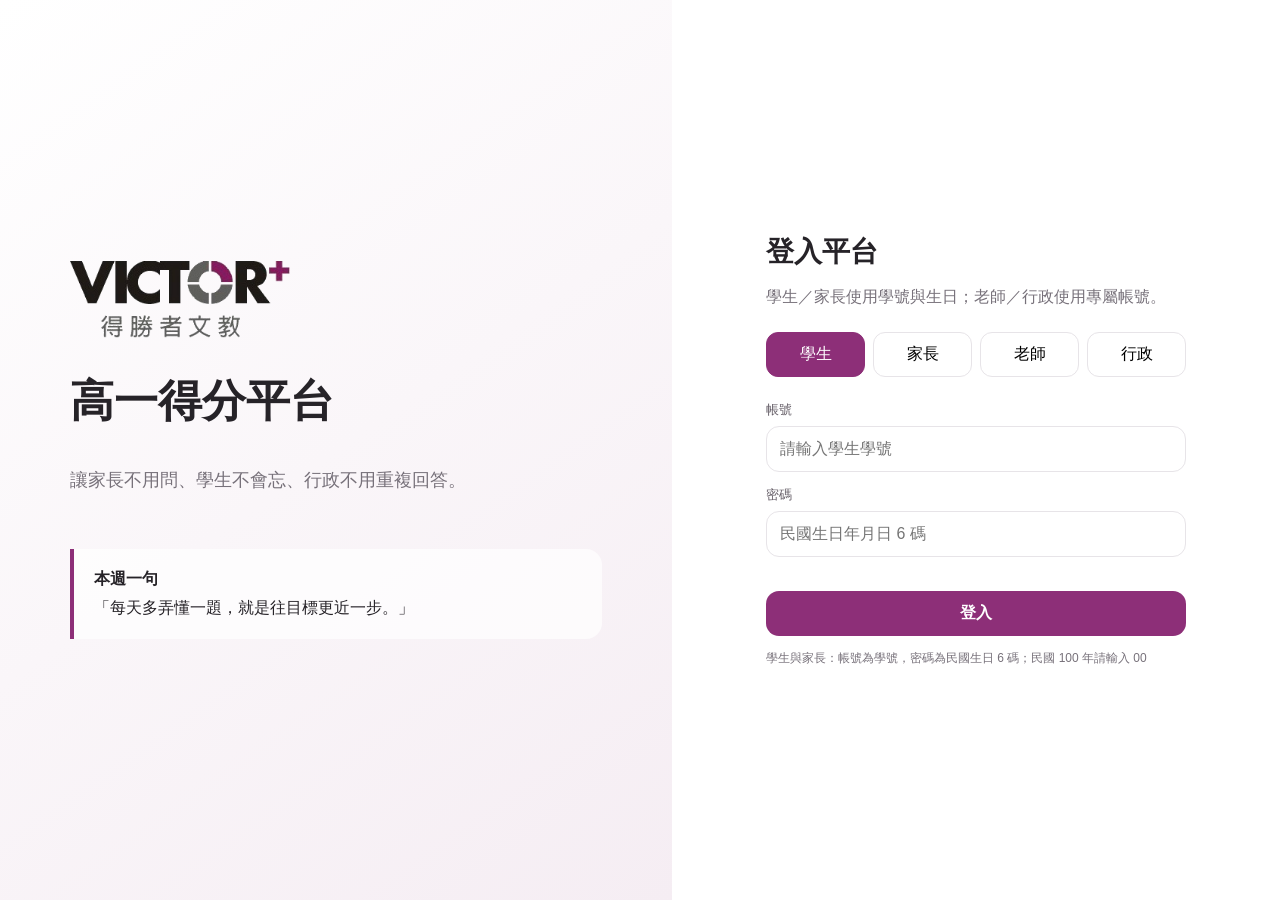
==== commit cf6711dd: "Deploy Victor Campus V3 integrated system" ====
--- a/portal.html
+++ b/portal.html
@@ -2,7 +2,7 @@
 <style>
 :root{--p:#8d2f78;--ps:#f5ebf3;--i:#262328;--m:#77717a;--b:#f7f7f8;--l:#e7e4e8;--g:#2f9d73;--gs:#e9f6f1;--a:#d5912d;--as:#fff4df;--r:#d45560;--rs:#fdecef;--bl:#3f78c7;--bls:#eaf2fd;--sh:0 14px 32px rgba(45,34,47,.08)}
 *{box-sizing:border-box}body{margin:0;font-family:-apple-system,BlinkMacSystemFont,"Segoe UI","Noto Sans TC",sans-serif;background:var(--b);color:var(--i)}button,input,select,textarea{font:inherit}.hidden{display:none!important}
-.login{min-height:100vh;display:grid;grid-template-columns:1.05fr .95fr;background:#fff}.heroL{padding:70px;display:flex;flex-direction:column;justify-content:center;background:linear-gradient(145deg,#fff,#f5edf3)}.heroL img{width:220px;max-width:70%;margin-bottom:34px}.heroL h1{font-size:44px;margin:0 0 16px}.heroL p{color:var(--m);font-size:18px;line-height:1.7}.quoteL{margin-top:36px;padding:20px;border-left:4px solid var(--p);background:#ffffffb8;border-radius:0 16px 16px 0}.loginP{display:grid;place-items:center;padding:50px}.box{width:min(420px,100%)}.box h2{font-size:28px;margin:0 0 8px}.box>p{color:var(--m)}.tabs{display:grid;grid-template-columns:repeat(3,1fr);gap:8px;margin:24px 0}.tab{border:1px solid var(--l);background:#fff;padding:11px;border-radius:12px}.tab.active{background:var(--p);color:#fff;border-color:var(--p)}
+.login{min-height:100vh;display:grid;grid-template-columns:1.05fr .95fr;background:#fff}.heroL{padding:70px;display:flex;flex-direction:column;justify-content:center;background:linear-gradient(145deg,#fff,#f5edf3)}.heroL img{width:220px;max-width:70%;margin-bottom:34px}.heroL h1{font-size:44px;margin:0 0 16px}.heroL p{color:var(--m);font-size:18px;line-height:1.7}.quoteL{margin-top:36px;padding:20px;border-left:4px solid var(--p);background:#ffffffb8;border-radius:0 16px 16px 0}.loginP{display:grid;place-items:center;padding:50px}.box{width:min(420px,100%)}.box h2{font-size:28px;margin:0 0 8px}.box>p{color:var(--m)}.tabs{display:grid;grid-template-columns:repeat(4,1fr);gap:8px;margin:24px 0}.tab{border:1px solid var(--l);background:#fff;padding:11px;border-radius:12px}.tab.active{background:var(--p);color:#fff;border-color:var(--p)}
 .field{margin:14px 0}.field label{display:block;font-size:13px;color:#665f68;margin-bottom:7px}.field input,.field select,.field textarea{width:100%;border:1px solid var(--l);border-radius:13px;padding:13px;background:#fff}.primary,.secondary{border-radius:13px;padding:12px 15px;cursor:pointer}.primary{border:0;background:var(--p);color:#fff;font-weight:750}.secondary{border:1px solid var(--l);background:#fff}.full{width:100%}.small,.meta{font-size:12px;color:var(--m)}
 .app{min-height:100vh;display:grid;grid-template-columns:240px 1fr}.side{background:#fff;border-right:1px solid var(--l);padding:22px 16px}.side img{width:140px;margin:4px 10px 24px}.profile{padding:15px;border-radius:16px;background:var(--ps);margin-bottom:18px}.profile strong{display:block}.nav{display:grid;gap:7px}.nav button{border:0;background:transparent;text-align:left;padding:12px 13px;border-radius:11px;color:#615b63}.nav button.active,.nav button:hover{background:var(--ps);color:var(--p);font-weight:750}.logout{margin-top:24px}
 .content{min-width:0}.top{height:72px;background:#fff;border-bottom:1px solid var(--l);padding:0 28px;display:flex;align-items:center;justify-content:space-between;position:sticky;top:0;z-index:5}.top h1{font-size:18px}.switch{display:flex;gap:8px}.switch button{font-size:12px;border:1px solid var(--l);background:#fff;padding:8px 10px;border-radius:10px}.switch button.active{background:var(--i);color:#fff}
@@ -43,7 +43,7 @@
 .login-error{display:block;min-height:20px;margin-top:10px;color:#bd285b;font-size:12px;font-weight:750}
 @media(max-width:760px){.app{display:block}.side{display:block;position:sticky;top:0;z-index:20;padding:8px 12px;border-right:0;border-bottom:1px solid var(--l);overflow:hidden}.side>img,.side>.profile,.side>.logout{display:none}.nav{display:flex;gap:6px;overflow-x:auto;padding-bottom:2px;scrollbar-width:none}.nav::-webkit-scrollbar{display:none}.nav button{flex:0 0 auto;white-space:nowrap;padding:10px 12px}.top{top:51px;height:60px;padding:0 15px}.top h1{font-size:15px}.back-site-link{padding:8px 10px}.booking-grid{min-width:760px}.card.table{overflow-x:auto}}
 </style></head><body>
-<section id="login"><div class="login"><div class="heroL"><img src="logo.png"><h1>高一得分平台</h1><p>讓家長不用問、學生不會忘、行政不用重複回答。</p><div class="quoteL"><b>本週一句</b><div style="margin-top:8px">「每天多弄懂一題，就是往目標更近一步。」</div></div></div><div class="loginP"><div class="box"><h2>登入平台</h2><p>請使用學生學號與民國生日登入。</p><div class="tabs"><button class="tab active" data-login="student">學生</button><button class="tab" data-login="parent">家長</button><button class="tab" data-login="admin">行政</button></div><div class="field"><label>帳號</label><input id="portalAccount" inputmode="numeric" autocomplete="username" placeholder="請輸入學生學號"></div><div class="field"><label>密碼</label><input id="portalPassword" type="password" inputmode="numeric" autocomplete="current-password" maxlength="6" placeholder="民國生日年月日 6 碼"></div><div id="portalLoginError" class="login-error" aria-live="polite"></div><button id="loginBtn" class="primary full">登入</button><div class="small" style="margin-top:14px">學生與家長：帳號為學號，密碼為民國生日 6 碼；民國 100 年請輸入 00</div></div></div></div></section>
+<section id="login"><div class="login"><div class="heroL"><img src="logo.png"><h1>高一得分平台</h1><p>讓家長不用問、學生不會忘、行政不用重複回答。</p><div class="quoteL"><b>本週一句</b><div style="margin-top:8px">「每天多弄懂一題，就是往目標更近一步。」</div></div></div><div class="loginP"><div class="box"><h2>登入平台</h2><p>學生／家長使用學號與生日；老師／行政使用專屬帳號。</p><div class="tabs"><button class="tab active" data-login="student">學生</button><button class="tab" data-login="parent">家長</button><button class="tab" data-login="teacher">老師</button><button class="tab" data-login="admin">行政</button></div><div class="field"><label>帳號</label><input id="portalAccount" inputmode="numeric" autocomplete="username" placeholder="請輸入學生學號"></div><div class="field"><label>密碼</label><input id="portalPassword" type="password" inputmode="numeric" autocomplete="current-password" maxlength="6" placeholder="民國生日年月日 6 碼"></div><div id="portalLoginError" class="login-error" aria-live="polite"></div><button id="loginBtn" class="primary full">登入</button><div class="small" style="margin-top:14px">學生與家長：帳號為學號，密碼為民國生日 6 碼；民國 100 年請輸入 00</div></div></div></div></section>
 <section id="app" class="hidden"><div class="app"><aside class="side"><img src="logo.png"><div class="profile"><strong id="pname"></strong><div id="pmeta" class="small"></div></div><div id="nav" class="nav"></div><button id="logout" class="secondary full logout">登出</button></aside><div class="content"><header class="top"><h1>得勝者文教｜高一得分平台</h1><a class="back-site-link" href="index.html">返回官網</a></header><main class="main">
 <div id="studentPages">
 <section id="student-home" class="page"><div class="weather-card">
@@ -150,6 +150,14 @@
 <div class="row"><div class="grow"><div class="title">7/16 讀書計畫</div><div class="meta">已建立每週複習計畫</div></div><span class="status ok">已完成</span></div>
 </div></section>
 <section id="parent-materials" class="page"><div class="hero"><div><h2>教材與補課追蹤</h2></div></div><div class="card alert"><div class="title">化學講義（二）</div><div class="meta">請家長主動聯絡班導安排領取</div><div class="actions"><button class="primary" onclick="toast('已回報領取，等待行政確認')">我已領到教材</button></div></div></section></div>
+
+<div id="teacherPages">
+<section id="teacher-dashboard" class="page"><div class="hero"><div><h2>老師教學總覽</h2><div class="meta">只顯示本人授課班級與待處理事項。</div></div><div class="date">今日 3 項</div></div><div class="grid four"><div class="card"><div class="meta">今日課程</div><div class="metric">2</div></div><div class="card alert"><div class="meta">待完成點名</div><div class="metric">1</div><button class="ghost jump" data-target="teacher-attendance">前往點名</button></div><div class="card"><div class="meta">待批改作業</div><div class="metric">8</div><button class="ghost jump" data-target="teacher-assignments">查看</button></div><div class="card"><div class="meta">待登錄成績</div><div class="metric">1</div><button class="ghost jump" data-target="teacher-scores">登錄</button></div></div><div class="card" style="margin-top:18px"><div class="head"><h3>我的班級</h3><span class="pill">老師專屬</span></div><div class="table"><table><tr><th>班級</th><th>時間</th><th>人數</th><th>狀態</th></tr><tr><td>高一數學 A 班</td><td>週三 18:30</td><td>31</td><td><span class="status ok">正常</span></td></tr><tr><td>高一數學進度班</td><td>週日 13:30</td><td>33</td><td><span class="status info">待備課</span></td></tr></table></div></div></section>
+<section id="teacher-attendance" class="page"><div class="hero"><div><h2>我的班級點名</h2><div class="meta">老師只能操作自己授課的班級。</div></div></div><div class="card"><div class="actions"><button id="teacherAllPresent" class="secondary">一鍵全班出席</button><button id="teacherSaveAttendance" class="primary">儲存點名</button></div><div id="teacherSeatgrid" class="seatgrid" style="margin-top:16px"></div></div></section>
+<section id="teacher-assignments" class="page"><div class="hero"><div><h2>作業批改</h2><div class="meta">確認完成、退回補件或留下評語。</div></div></div><div class="card table"><table><tr><th>學生</th><th>作業</th><th>狀態</th><th>操作</th></tr><tr><td>王得勝</td><td>數學講義 P.25–30</td><td><span class="status purple">待確認</span></td><td><button class="ghost teacher-action">確認完成</button></td></tr><tr><td>林品妤</td><td>單元練習 3</td><td><span class="status wait">缺計算過程</span></td><td><button class="ghost teacher-return">退回補件</button></td></tr></table></div></section>
+<section id="teacher-scores" class="page"><div class="hero"><div><h2>成績登錄</h2><div class="meta">僅能登錄本人授課班級。</div></div></div><div class="card"><div class="formgrid"><div class="field"><label>班級</label><select><option>高一數學 A 班</option><option>高一數學進度班</option></select></div><div class="field"><label>評量名稱</label><input value="單元測驗 3"></div></div><div class="table"><table><tr><th>學生</th><th>分數</th></tr><tr><td>王得勝</td><td><input class="teacher-score" type="number" min="0" max="100" value="92"></td></tr><tr><td>林品妤</td><td><input class="teacher-score" type="number" min="0" max="100" value="88"></td></tr></table></div><div class="actions"><button id="teacherSaveScores" class="primary">儲存成績</button></div></div></section>
+<section id="teacher-materials" class="page"><div class="hero"><div><h2>教材中心</h2><div class="meta">上傳本人課程教材與講義版本。</div></div></div><div class="card"><div class="upload" id="teacherUploadMaterial">點擊選擇教材檔案（PDF）</div><div class="actions"><button id="teacherPublishMaterial" class="primary">發布到班級</button></div></div></section>
+</div>
 <div id="adminPages"><section id="admin-dashboard" class="page"><div class="hero"><div><h2>今日營運中心</h2><div class="meta">優先處理會影響前台的事項。</div></div><div class="date">待處理14項</div></div><div class="grid four"><div class="card alert"><div class="meta">未完成點名</div><div class="metric">1堂</div><button class="ghost jump" data-target="admin-attendance">處理</button></div><div class="card"><div class="meta">通知待發布</div><div class="metric">2堂</div><button class="ghost jump" data-target="admin-publish">處理</button></div><div class="card"><div class="meta">待確認作業</div><div class="metric">8</div></div><div class="card"><div class="meta">教材待確認</div><div class="metric">3</div><button class="ghost jump" data-target="admin-materials">處理</button></div></div><div class="grid two" style="margin-top:18px">
 <div class="card"><div class="head"><h3>新作業送交通知 <span class="notify-badge" id="submissionBadge">3</span></h3><button class="ghost jump" data-target="admin-submissions">全部查看</button></div>
 <div class="notification-list">
@@ -261,27 +269,18 @@
 <div class="modalactions"><button class="secondary" onclick="closeM('sch')">取消</button><button class="primary" onclick="closeM('sch');toast('申請已送出')">送出</button></div></div></div>
 <div id="toast" class="toast"></div>
 <script>
-const cfg={student:{p:['王得勝','118學測班｜高一學生'],n:[['首頁總覽','student-home'],['作業中心','student-homework'],['周考成績','student-scores'],['補課中心','student-makeup'],['教材領取','student-materials'],['輔導預約','student-tutoring'],['段考獎學金','student-scholarship']]},parent:{p:['王得勝家長','綁定學生：王得勝'],n:[['學習總覽','parent-home'],['輔導預約','parent-tutoring'],['教材與補課','parent-materials']]},admin:{p:['行政人員','得勝者高一營運'],n:[['今日營運中心','admin-dashboard'],['作業送交審核','admin-submissions'],['座位表點名','admin-attendance'],['課後通知發布','admin-publish'],['教材發放','admin-materials'],['段考活動設定','admin-score-campaign'],['獎學金審核','admin-scholarship']]}};let loginRole='student',role='student';
-document.querySelectorAll('[data-login]').forEach(b=>b.onclick=()=>{document.querySelectorAll('[data-login]').forEach(x=>x.classList.remove('active'));b.classList.add('active');loginRole=b.dataset.login});
-loginBtn.onclick=()=>{
- if(loginRole==='student'||loginRole==='parent'){
-  const account=portalAccount.value.trim(),birthday=portalPassword.value.trim();
-  if(!/^\d+$/.test(account)){portalLoginError.textContent='請輸入正確的學生學號';portalAccount.focus();return}
-  if(!/^\d{6}$/.test(birthday)){portalLoginError.textContent='密碼請輸入民國生日年月日 6 碼，例如 99/10/25 請輸入 991025';portalPassword.focus();return}
-  window.sessionStorage.setItem('victorCampusRole',loginRole);
-  window.sessionStorage.setItem('victorCampusStudentId',account);
- }
- portalLoginError.textContent='';login.classList.add('hidden');app.classList.remove('hidden');setRole(loginRole)
-};logout.onclick=()=>{window.sessionStorage.removeItem('victorCampusRole');window.sessionStorage.removeItem('victorCampusStudentId');window.location.href='index.html'};document.querySelectorAll('[data-role]').forEach(b=>b.onclick=()=>setRole(b.dataset.role));
-function setRole(r){role=r;document.querySelectorAll('[data-role]').forEach(b=>b.classList.toggle('active',b.dataset.role===r));pname.textContent=cfg[r].p[0];pmeta.textContent=cfg[r].p[1];nav.innerHTML='';cfg[r].n.forEach((x,i)=>{let b=document.createElement('button');b.textContent=x[0];b.dataset.target=x[1];b.onclick=()=>show(x[1]);if(i===0)b.classList.add('active');nav.appendChild(b)});show(cfg[r].n[0][1])}
-const incomingRole=new URLSearchParams(window.location.search).get('role');
-const authenticatedRole=window.sessionStorage.getItem('victorCampusRole');
-const authenticatedStudentId=window.sessionStorage.getItem('victorCampusStudentId');
-if(incomingRole&&cfg[incomingRole]&&incomingRole===authenticatedRole){
- login.classList.add('hidden');app.classList.remove('hidden');setRole(incomingRole);
- if(authenticatedStudentId)pmeta.textContent=incomingRole==='parent'?`綁定學號：${authenticatedStudentId}`:`學號 ${authenticatedStudentId}｜高一學生`;
-}
-function show(id){document.querySelectorAll('.page').forEach(p=>p.classList.remove('active'));let e=document.getElementById(id);if(e)e.classList.add('active');document.querySelectorAll('#nav button').forEach(b=>b.classList.toggle('active',b.dataset.target===id));scrollTo({top:0,behavior:'smooth'})}
+const cfg={student:{p:['王得勝','118學測班｜高一學生'],n:[['首頁總覽','student-home'],['作業中心','student-homework'],['周考成績','student-scores'],['補課中心','student-makeup'],['教材領取','student-materials'],['輔導預約','student-tutoring'],['段考獎學金','student-scholarship']]},parent:{p:['王得勝家長','綁定學生：王得勝'],n:[['學習總覽','parent-home'],['輔導預約','parent-tutoring'],['教材與補課','parent-materials']]},teacher:{p:['授課老師','僅限本人授課班級'],n:[['教學總覽','teacher-dashboard'],['我的班級點名','teacher-attendance'],['作業批改','teacher-assignments'],['成績登錄','teacher-scores'],['教材中心','teacher-materials']]},admin:{p:['行政人員','得勝者高一營運'],n:[['今日營運中心','admin-dashboard'],['作業送交審核','admin-submissions'],['座位表點名','admin-attendance'],['課後通知發布','admin-publish'],['教材發放','admin-materials'],['段考活動設定','admin-score-campaign'],['獎學金審核','admin-scholarship']]}};
+let loginRole='student',role=null;
+const roleUi={student:{account:'請輸入學生學號',password:'民國生日年月日 6 碼',numeric:true},parent:{account:'請輸入學生學號',password:'民國生日年月日 6 碼',numeric:true},teacher:{account:'請輸入老師帳號',password:'請輸入老師密碼',numeric:false},admin:{account:'請輸入行政帳號',password:'請輸入行政密碼',numeric:false}};
+function updateLoginUi(){const x=roleUi[loginRole];portalAccount.placeholder=x.account;portalPassword.placeholder=x.password;portalAccount.inputMode=x.numeric?'numeric':'text';portalPassword.inputMode=x.numeric?'numeric':'text';portalPassword.maxLength=x.numeric?6:64;portalLoginError.textContent=''}
+document.querySelectorAll('[data-login]').forEach(b=>b.onclick=()=>{document.querySelectorAll('[data-login]').forEach(x=>x.classList.remove('active'));b.classList.add('active');loginRole=b.dataset.login;updateLoginUi()});
+const demoAccounts={student:{'1001':'991025'},parent:{'1001':'991025'},teacher:{'teacher':'T2026'},admin:{'admin':'A2026'}};function authenticate(r,a,p){return Boolean(demoAccounts[r]&&demoAccounts[r][a]===p)}
+loginBtn.onclick=()=>{const account=portalAccount.value.trim(),password=portalPassword.value.trim();if(!authenticate(loginRole,account,password)){portalLoginError.textContent='帳號或密碼不正確，請確認登入身分';return}const auth={role:loginRole,account,studentId:(loginRole==='student'||loginRole==='parent')?account:null,issuedAt:Date.now()};sessionStorage.setItem('victorCampusAuth',JSON.stringify(auth));enterPortal(auth)};
+logout.onclick=()=>{sessionStorage.removeItem('victorCampusAuth');location.href='index.html'};
+function enterPortal(auth){if(!auth||!cfg[auth.role])return;role=auth.role;login.classList.add('hidden');app.classList.remove('hidden');pname.textContent=cfg[role].p[0];pmeta.textContent=auth.studentId?(role==='parent'?`綁定學號：${auth.studentId}`:`學號 ${auth.studentId}｜高一學生`):cfg[role].p[1];nav.innerHTML='';cfg[role].n.forEach((x,i)=>{const b=document.createElement('button');b.textContent=x[0];b.dataset.target=x[1];b.onclick=()=>show(x[1]);if(i===0)b.classList.add('active');nav.appendChild(b)});show(cfg[role].n[0][1])}
+function currentAuth(){try{return JSON.parse(sessionStorage.getItem('victorCampusAuth')||'null')}catch{return null}}
+const incomingRole=new URLSearchParams(location.search).get('role');const savedAuth=currentAuth();if(savedAuth&&cfg[savedAuth.role]&&(!incomingRole||incomingRole===savedAuth.role))enterPortal(savedAuth);else if(incomingRole&&cfg[incomingRole]){loginRole=incomingRole;document.querySelectorAll('[data-login]').forEach(x=>x.classList.toggle('active',x.dataset.login===incomingRole));updateLoginUi()}
+function show(id){if(!role||!cfg[role].n.some(x=>x[1]===id)){toast('此帳號沒有權限開啟這個頁面');return}document.querySelectorAll('.page').forEach(p=>p.classList.remove('active'));const e=document.getElementById(id);if(e)e.classList.add('active');document.querySelectorAll('#nav button').forEach(b=>b.classList.toggle('active',b.dataset.target===id));scrollTo({top:0,behavior:'smooth'})}
 document.addEventListener('click',e=>{let j=e.target.closest('.jump');if(j)show(j.dataset.target)});
 document.querySelectorAll('.check[data-task]').forEach(c=>c.onclick=()=>{c.classList.toggle('checked');c.textContent=c.classList.contains('checked')?'✓':'';let s=document.getElementById(c.dataset.task+'Status');if(s){s.textContent=c.classList.contains('checked')?'已回報完成':'尚未開始';s.className='status '+(c.classList.contains('checked')?'purple':'wait')}toast(c.classList.contains('checked')?'已回報完成，等待確認':'已取消回報')});
 matBtn.onclick=()=>{matBtn.classList.add('hidden');matDone.classList.remove('hidden');toast('已回報領取')};undo.onclick=()=>{matBtn.classList.remove('hidden');matDone.classList.add('hidden');toast('已撤回')};
@@ -317,4 +316,6 @@
 buildBookingGrid();
 const readBtn=document.getElementById('readAnnouncementBtn');
 if(readBtn) readBtn.onclick=()=>{readBtn.textContent='已閱讀';readBtn.disabled=true;document.getElementById('readAnnouncementStatus').textContent='已於剛剛確認閱讀';toast('已完成公告已讀確認')};
+
+const teacherNames=['王得勝','林品妤','陳奕安','張芯瑜','李子晴','張育誠'];const teacherSeatgrid=document.getElementById('teacherSeatgrid');if(teacherSeatgrid)teacherNames.forEach(n=>{const b=document.createElement('button');b.className='seat';b.dataset.state='none';b.innerHTML=`<strong>${n}</strong><span class="small">尚未點名</span>`;b.onclick=()=>cycle(b);teacherSeatgrid.appendChild(b)});const teacherAllPresent=document.getElementById('teacherAllPresent');if(teacherAllPresent)teacherAllPresent.onclick=()=>{teacherSeatgrid.querySelectorAll('.seat').forEach(s=>{s.dataset.state='present';s.className='seat present';s.querySelector('span').textContent='出席'});toast('已標記本人班級全班出席')};const teacherSaveAttendance=document.getElementById('teacherSaveAttendance');if(teacherSaveAttendance)teacherSaveAttendance.onclick=()=>{localStorage.setItem('victorTeacherAttendance',JSON.stringify([...teacherSeatgrid.querySelectorAll('.seat')].map(x=>({name:x.querySelector('strong').textContent,state:x.dataset.state}))));toast('點名已儲存')};document.querySelectorAll('.teacher-action').forEach(b=>b.onclick=()=>{b.closest('tr').querySelector('.status').textContent='已確認';b.closest('tr').querySelector('.status').className='status ok';toast('已確認作業')});document.querySelectorAll('.teacher-return').forEach(b=>b.onclick=()=>{b.closest('tr').querySelector('.status').textContent='已退回';b.closest('tr').querySelector('.status').className='status bad';toast('已退回學生補件')});const teacherSaveScores=document.getElementById('teacherSaveScores');if(teacherSaveScores)teacherSaveScores.onclick=()=>{localStorage.setItem('victorTeacherScores',JSON.stringify([...document.querySelectorAll('.teacher-score')].map(x=>x.value)));toast('成績已儲存')};const teacherUploadMaterial=document.getElementById('teacherUploadMaterial');if(teacherUploadMaterial)teacherUploadMaterial.onclick=()=>toast('已選擇教材檔案（前端示範）');const teacherPublishMaterial=document.getElementById('teacherPublishMaterial');if(teacherPublishMaterial)teacherPublishMaterial.onclick=()=>toast('教材已發布到本人班級');
 </script></body></html>
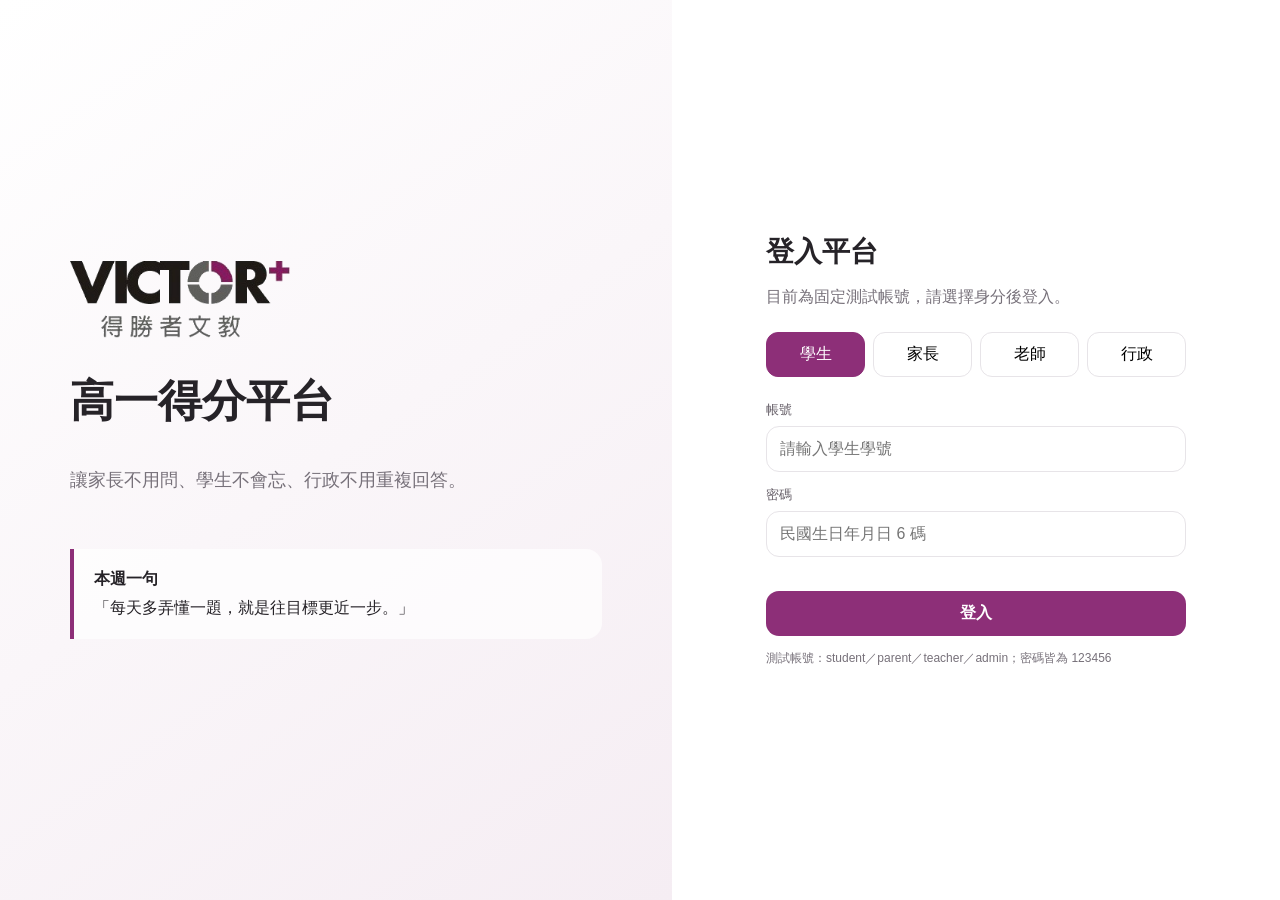
==== commit 4f213178: "Update portal.html" ====
--- a/portal.html
+++ b/portal.html
@@ -42,8 +42,12 @@
 .back-site-link:hover{border-color:var(--p);color:var(--p)}
 .login-error{display:block;min-height:20px;margin-top:10px;color:#bd285b;font-size:12px;font-weight:750}
 @media(max-width:760px){.app{display:block}.side{display:block;position:sticky;top:0;z-index:20;padding:8px 12px;border-right:0;border-bottom:1px solid var(--l);overflow:hidden}.side>img,.side>.profile,.side>.logout{display:none}.nav{display:flex;gap:6px;overflow-x:auto;padding-bottom:2px;scrollbar-width:none}.nav::-webkit-scrollbar{display:none}.nav button{flex:0 0 auto;white-space:nowrap;padding:10px 12px}.top{top:51px;height:60px;padding:0 15px}.top h1{font-size:15px}.back-site-link{padding:8px 10px}.booking-grid{min-width:760px}.card.table{overflow-x:auto}}
+
+/* V4 live database integration */
+.live-strip{display:flex;align-items:center;gap:9px;padding:9px 12px;border:1px solid #cce9dc;background:#f0faf6;color:#26795b;border-radius:12px;font-size:12px;font-weight:750}.live-dot{width:8px;height:8px;border-radius:50%;background:#35b985;box-shadow:0 0 0 5px rgba(53,185,133,.12)}.sync-muted{color:var(--m);font-size:12px}.empty-state{padding:28px;text-align:center;color:var(--m);background:#faf9fa;border-radius:14px}.api-loading{opacity:.55;pointer-events:none}.toolbar{display:flex;justify-content:space-between;align-items:center;gap:12px;margin-bottom:15px}.toolbar .actions{margin:0}.data-table td:first-child{font-weight:800}.data-error{padding:13px;border-radius:12px;background:var(--rs);color:var(--r);font-size:13px}.student-summary{display:grid;grid-template-columns:repeat(3,1fr);gap:12px;margin-bottom:16px}.student-summary>div{padding:15px;border:1px solid var(--l);border-radius:14px;background:#fff}.student-summary b{display:block;font-size:24px;color:var(--p)}
+@media(max-width:760px){.student-summary{grid-template-columns:1fr}.toolbar{align-items:stretch;flex-direction:column}.toolbar .primary{width:100%}}
 </style></head><body>
-<section id="login"><div class="login"><div class="heroL"><img src="logo.png"><h1>高一得分平台</h1><p>讓家長不用問、學生不會忘、行政不用重複回答。</p><div class="quoteL"><b>本週一句</b><div style="margin-top:8px">「每天多弄懂一題，就是往目標更近一步。」</div></div></div><div class="loginP"><div class="box"><h2>登入平台</h2><p>學生／家長使用學號與生日；老師／行政使用專屬帳號。</p><div class="tabs"><button class="tab active" data-login="student">學生</button><button class="tab" data-login="parent">家長</button><button class="tab" data-login="teacher">老師</button><button class="tab" data-login="admin">行政</button></div><div class="field"><label>帳號</label><input id="portalAccount" inputmode="numeric" autocomplete="username" placeholder="請輸入學生學號"></div><div class="field"><label>密碼</label><input id="portalPassword" type="password" inputmode="numeric" autocomplete="current-password" maxlength="6" placeholder="民國生日年月日 6 碼"></div><div id="portalLoginError" class="login-error" aria-live="polite"></div><button id="loginBtn" class="primary full">登入</button><div class="small" style="margin-top:14px">學生與家長：帳號為學號，密碼為民國生日 6 碼；民國 100 年請輸入 00</div></div></div></div></section>
+<section id="login"><div class="login"><div class="heroL"><img src="logo.png"><h1>高一得分平台</h1><p>讓家長不用問、學生不會忘、行政不用重複回答。</p><div class="quoteL"><b>本週一句</b><div style="margin-top:8px">「每天多弄懂一題，就是往目標更近一步。」</div></div></div><div class="loginP"><div class="box"><h2>登入平台</h2><p>目前為固定測試帳號，請選擇身分後登入。</p><div class="tabs"><button class="tab active" data-login="student">學生</button><button class="tab" data-login="parent">家長</button><button class="tab" data-login="teacher">老師</button><button class="tab" data-login="admin">行政</button></div><div class="field"><label>帳號</label><input id="portalAccount" inputmode="numeric" autocomplete="username" placeholder="請輸入學生學號"></div><div class="field"><label>密碼</label><input id="portalPassword" type="password" inputmode="numeric" autocomplete="current-password" maxlength="6" placeholder="民國生日年月日 6 碼"></div><div id="portalLoginError" class="login-error" aria-live="polite"></div><button id="loginBtn" class="primary full">登入</button><div class="small" style="margin-top:14px">測試帳號：student／parent／teacher／admin；密碼皆為 123456</div></div></div></div></section>
 <section id="app" class="hidden"><div class="app"><aside class="side"><img src="logo.png"><div class="profile"><strong id="pname"></strong><div id="pmeta" class="small"></div></div><div id="nav" class="nav"></div><button id="logout" class="secondary full logout">登出</button></aside><div class="content"><header class="top"><h1>得勝者文教｜高一得分平台</h1><a class="back-site-link" href="index.html">返回官網</a></header><main class="main">
 <div id="studentPages">
 <section id="student-home" class="page"><div class="weather-card">
@@ -168,7 +172,7 @@
 <div class="card"><div class="head"><h3>未完成自動追蹤</h3></div><div class="notice"><span class="status bad">逾期</span><div class="grow"><div class="title">王得勝｜化學補課</div><div class="meta">影片未完成、作業未上傳</div></div></div><div class="notice"><span class="status wait">教材</span><div class="grow"><div class="title">3人未領化學講義（二）</div></div></div>
 <div class="notice"><span class="status bad">補交作業</span><div class="grow"><div class="title">4位請假學生尚未補交作業</div><div class="meta">可依課程與截止時間篩選</div></div></div>
 <div class="notice"><span class="status wait">週考補交</span><div class="grow"><div class="title">2位學生尚未上傳週考作答</div><div class="meta">固定線上1位、請假1位</div></div></div></div><div class="card"><div class="row"><div class="check checked">✓</div><div class="grow title">座位表點名</div><span class="status ok">完成</span></div><div class="row"><div class="check"></div><div class="grow title">貼入課後通知</div><span class="status wait">待處理</span></div><div class="row"><div class="check"></div><div class="grow title">上傳Excel成績</div><span class="status wait">待處理</span></div></div></div></section>
-<section id="admin-submissions" class="page">
+<section id="admin-students" class="page"><div class="hero"><div><h2>學生管理</h2><p class="meta">資料直接同步至 Google 試算表「學生資料」。</p></div><div class="live-strip"><span class="live-dot"></span><span>資料庫連線中</span></div></div><div class="student-summary"><div><span class="meta">學生總數</span><b id="studentCount">—</b></div><div><span class="meta">在學人數</span><b id="activeStudentCount">—</b></div><div><span class="meta">待補資料</span><b id="incompleteStudentCount">—</b></div></div><div class="card"><div class="toolbar"><div><h3 style="margin:0 0 4px">學生名冊</h3><div id="studentSyncTime" class="sync-muted">尚未同步</div></div><div class="actions"><button id="refreshStudents" class="secondary">重新整理</button><button class="primary" onclick="openM('studentCreate')">＋ 新增學生</button></div></div><div id="studentApiError" class="data-error hidden"></div><div class="table"><table class="data-table"><thead><tr><th>學號</th><th>姓名</th><th>年級</th><th>學校</th><th>班級</th><th>家長ID</th><th>狀態</th></tr></thead><tbody id="studentRows"><tr><td colspan="7"><div class="empty-state">讀取資料中…</div></td></tr></tbody></table></div></div></section><section id="admin-submissions" class="page">
 <div class="hero"><div><h2>作業送交審核</h2><div class="meta">學生一送出，行政端即時顯示通知並進入待確認清單。</div></div><div class="date">待確認 3 份</div></div>
 <div class="grid two">
 <div class="card">
@@ -267,17 +271,21 @@
 <div class="notice"><span class="status ok">符合資格</span><div class="grow"><div class="title">系統已依分數與班排名擇優</div><div class="meta">申請截止：2026/08/16 23:59</div></div></div><div class="formgrid"><div class="field"><label>科目</label><select><option>數學</option><option>化學</option><option>物理</option><option>英文</option><option>國文</option></select></div><div class="field"><label>分數</label><input id="score" type="number" value="97"></div><div class="field"><label>班排名</label><select id="rank"><option value="0">無</option><option value="1">第一名</option><option value="2">第二名</option><option value="3">第三名</option></select></div><div class="field"><label>預估結果</label><input id="estimate" value="分數擇優500元" readonly></div></div><div class="field"><label>上傳申請證明</label><div class="upload" onclick="toast('已選擇申請證明（示範）')">上傳成績單／學校截圖／老師簽名班排名證明</div></div>
 <div class="actions"><button class="secondary" onclick="toast('班排名證明請洽行政老師索取')">洽行政索取證明</button></div>
 <div class="modalactions"><button class="secondary" onclick="closeM('sch')">取消</button><button class="primary" onclick="closeM('sch');toast('申請已送出')">送出</button></div></div></div>
-<div id="toast" class="toast"></div>
+<div id="studentCreate" class="modalbg"><div class="modal"><h3>新增學生</h3><p class="meta">儲存後會直接新增至 Google 試算表。</p><div class="formgrid"><div class="field"><label>學號 *</label><input id="newStudentId" placeholder="例如 S002"></div><div class="field"><label>姓名 *</label><input id="newStudentName" placeholder="學生姓名"></div><div class="field"><label>年級</label><select id="newStudentGrade"><option>高一</option><option>高二</option><option>高三</option><option>國三</option></select></div><div class="field"><label>就讀學校</label><input id="newStudentSchool" placeholder="例如 建中"></div><div class="field"><label>班級ID</label><input id="newStudentClass" placeholder="例如 C001"></div><div class="field"><label>家長ID</label><input id="newStudentParent" placeholder="例如 P002"></div></div><div id="studentCreateError" class="login-error"></div><div class="modalactions"><button class="secondary" onclick="closeM('studentCreate')">取消</button><button id="saveStudent" class="primary">儲存學生</button></div></div></div><div id="toast" class="toast"></div>
 <script>
-const cfg={student:{p:['王得勝','118學測班｜高一學生'],n:[['首頁總覽','student-home'],['作業中心','student-homework'],['周考成績','student-scores'],['補課中心','student-makeup'],['教材領取','student-materials'],['輔導預約','student-tutoring'],['段考獎學金','student-scholarship']]},parent:{p:['王得勝家長','綁定學生：王得勝'],n:[['學習總覽','parent-home'],['輔導預約','parent-tutoring'],['教材與補課','parent-materials']]},teacher:{p:['授課老師','僅限本人授課班級'],n:[['教學總覽','teacher-dashboard'],['我的班級點名','teacher-attendance'],['作業批改','teacher-assignments'],['成績登錄','teacher-scores'],['教材中心','teacher-materials']]},admin:{p:['行政人員','得勝者高一營運'],n:[['今日營運中心','admin-dashboard'],['作業送交審核','admin-submissions'],['座位表點名','admin-attendance'],['課後通知發布','admin-publish'],['教材發放','admin-materials'],['段考活動設定','admin-score-campaign'],['獎學金審核','admin-scholarship']]}};
+const cfg={student:{p:['王得勝','118學測班｜高一學生'],n:[['首頁總覽','student-home'],['作業中心','student-homework'],['周考成績','student-scores'],['補課中心','student-makeup'],['教材領取','student-materials'],['輔導預約','student-tutoring'],['段考獎學金','student-scholarship']]},parent:{p:['王得勝家長','綁定學生：王得勝'],n:[['學習總覽','parent-home'],['輔導預約','parent-tutoring'],['教材與補課','parent-materials']]},teacher:{p:['授課老師','僅限本人授課班級'],n:[['教學總覽','teacher-dashboard'],['我的班級點名','teacher-attendance'],['作業批改','teacher-assignments'],['成績登錄','teacher-scores'],['教材中心','teacher-materials']]},admin:{p:['行政人員','得勝者高一營運'],n:[['今日營運中心','admin-dashboard'],['學生管理','admin-students'],['作業送交審核','admin-submissions'],['座位表點名','admin-attendance'],['課後通知發布','admin-publish'],['教材發放','admin-materials'],['段考活動設定','admin-score-campaign'],['獎學金審核','admin-scholarship']]}};
 let loginRole='student',role=null;
-const roleUi={student:{account:'請輸入學生學號',password:'民國生日年月日 6 碼',numeric:true},parent:{account:'請輸入學生學號',password:'民國生日年月日 6 碼',numeric:true},teacher:{account:'請輸入老師帳號',password:'請輸入老師密碼',numeric:false},admin:{account:'請輸入行政帳號',password:'請輸入行政密碼',numeric:false}};
-function updateLoginUi(){const x=roleUi[loginRole];portalAccount.placeholder=x.account;portalPassword.placeholder=x.password;portalAccount.inputMode=x.numeric?'numeric':'text';portalPassword.inputMode=x.numeric?'numeric':'text';portalPassword.maxLength=x.numeric?6:64;portalLoginError.textContent=''}
+const roleUi={student:{account:'student',password:'123456',numeric:false},parent:{account:'parent',password:'123456',numeric:false},teacher:{account:'teacher',password:'123456',numeric:false},admin:{account:'admin',password:'123456',numeric:false}};
+function updateLoginUi(){const x=roleUi[loginRole];portalAccount.placeholder=`測試帳號：${x.account}`;portalPassword.placeholder='測試密碼：123456';portalAccount.inputMode='text';portalPassword.inputMode='text';portalPassword.maxLength=64;portalAccount.value='';portalPassword.value='';portalLoginError.textContent=''}
 document.querySelectorAll('[data-login]').forEach(b=>b.onclick=()=>{document.querySelectorAll('[data-login]').forEach(x=>x.classList.remove('active'));b.classList.add('active');loginRole=b.dataset.login;updateLoginUi()});
-const demoAccounts={student:{'1001':'991025'},parent:{'1001':'991025'},teacher:{'teacher':'T2026'},admin:{'admin':'A2026'}};function authenticate(r,a,p){return Boolean(demoAccounts[r]&&demoAccounts[r][a]===p)}
-loginBtn.onclick=()=>{const account=portalAccount.value.trim(),password=portalPassword.value.trim();if(!authenticate(loginRole,account,password)){portalLoginError.textContent='帳號或密碼不正確，請確認登入身分';return}const auth={role:loginRole,account,studentId:(loginRole==='student'||loginRole==='parent')?account:null,issuedAt:Date.now()};sessionStorage.setItem('victorCampusAuth',JSON.stringify(auth));enterPortal(auth)};
+const API_ENDPOINT='/api/proxy';
+const roleMap={學生:'student',家長:'parent',老師:'teacher',行政:'admin'};
+async function apiPost(payload){const response=await fetch(API_ENDPOINT,{method:'POST',headers:{'Content-Type':'application/json'},body:JSON.stringify(payload)});const data=await response.json();if(!response.ok||!data.success)throw new Error(data.message||'系統連線失敗');return data}
+async function apiList(sheet){const response=await fetch(`${API_ENDPOINT}?action=list&sheet=${encodeURIComponent(sheet)}`,{cache:'no-store'});const data=await response.json();if(!response.ok||!data.success)throw new Error(data.message||'資料讀取失敗');return data.data||[]}
+const TEST_USERS={student:{account:'student',password:'123456',name:'王小明',relatedId:'S001'},parent:{account:'parent',password:'123456',name:'王小明家長',relatedId:'S001'},teacher:{account:'teacher',password:'123456',name:'測試老師',relatedId:'T001'},admin:{account:'admin',password:'123456',name:'行政人員',relatedId:'ADMIN001'}};
+loginBtn.onclick=async()=>{const account=portalAccount.value.trim(),password=portalPassword.value.trim();portalLoginError.textContent='';if(!account||!password){portalLoginError.textContent='請輸入帳號與密碼';return}loginBtn.disabled=true;loginBtn.textContent='登入中…';try{const testUser=TEST_USERS[loginRole];if(!testUser||account!==testUser.account||password!==testUser.password)throw new Error('測試帳號或密碼不正確');const auth={role:loginRole,account,name:testUser.name,relatedId:testUser.relatedId,studentId:(loginRole==='student'||loginRole==='parent')?testUser.relatedId:null,issuedAt:Date.now(),testMode:true};sessionStorage.setItem('victorCampusAuth',JSON.stringify(auth));enterPortal(auth);await loadRoleData(auth)}catch(error){portalLoginError.textContent=error.message||'登入失敗'}finally{loginBtn.disabled=false;loginBtn.textContent='登入'}};
 logout.onclick=()=>{sessionStorage.removeItem('victorCampusAuth');location.href='index.html'};
-function enterPortal(auth){if(!auth||!cfg[auth.role])return;role=auth.role;login.classList.add('hidden');app.classList.remove('hidden');pname.textContent=cfg[role].p[0];pmeta.textContent=auth.studentId?(role==='parent'?`綁定學號：${auth.studentId}`:`學號 ${auth.studentId}｜高一學生`):cfg[role].p[1];nav.innerHTML='';cfg[role].n.forEach((x,i)=>{const b=document.createElement('button');b.textContent=x[0];b.dataset.target=x[1];b.onclick=()=>show(x[1]);if(i===0)b.classList.add('active');nav.appendChild(b)});show(cfg[role].n[0][1])}
+function enterPortal(auth){if(!auth||!cfg[auth.role])return;role=auth.role;login.classList.add('hidden');app.classList.remove('hidden');pname.textContent=auth.name||cfg[role].p[0];pmeta.textContent=auth.studentId?(role==='parent'?`綁定學號：${auth.studentId}`:`學號 ${auth.studentId}｜高一學生`):cfg[role].p[1];nav.innerHTML='';cfg[role].n.forEach((x,i)=>{const b=document.createElement('button');b.textContent=x[0];b.dataset.target=x[1];b.onclick=()=>show(x[1]);if(i===0)b.classList.add('active');nav.appendChild(b)});show(cfg[role].n[0][1])}
 function currentAuth(){try{return JSON.parse(sessionStorage.getItem('victorCampusAuth')||'null')}catch{return null}}
 const incomingRole=new URLSearchParams(location.search).get('role');const savedAuth=currentAuth();if(savedAuth&&cfg[savedAuth.role]&&(!incomingRole||incomingRole===savedAuth.role))enterPortal(savedAuth);else if(incomingRole&&cfg[incomingRole]){loginRole=incomingRole;document.querySelectorAll('[data-login]').forEach(x=>x.classList.toggle('active',x.dataset.login===incomingRole));updateLoginUi()}
 function show(id){if(!role||!cfg[role].n.some(x=>x[1]===id)){toast('此帳號沒有權限開啟這個頁面');return}document.querySelectorAll('.page').forEach(p=>p.classList.remove('active'));const e=document.getElementById(id);if(e)e.classList.add('active');document.querySelectorAll('#nav button').forEach(b=>b.classList.toggle('active',b.dataset.target===id));scrollTo({top:0,behavior:'smooth'})}
@@ -318,4 +326,11 @@
 if(readBtn) readBtn.onclick=()=>{readBtn.textContent='已閱讀';readBtn.disabled=true;document.getElementById('readAnnouncementStatus').textContent='已於剛剛確認閱讀';toast('已完成公告已讀確認')};
 
 const teacherNames=['王得勝','林品妤','陳奕安','張芯瑜','李子晴','張育誠'];const teacherSeatgrid=document.getElementById('teacherSeatgrid');if(teacherSeatgrid)teacherNames.forEach(n=>{const b=document.createElement('button');b.className='seat';b.dataset.state='none';b.innerHTML=`<strong>${n}</strong><span class="small">尚未點名</span>`;b.onclick=()=>cycle(b);teacherSeatgrid.appendChild(b)});const teacherAllPresent=document.getElementById('teacherAllPresent');if(teacherAllPresent)teacherAllPresent.onclick=()=>{teacherSeatgrid.querySelectorAll('.seat').forEach(s=>{s.dataset.state='present';s.className='seat present';s.querySelector('span').textContent='出席'});toast('已標記本人班級全班出席')};const teacherSaveAttendance=document.getElementById('teacherSaveAttendance');if(teacherSaveAttendance)teacherSaveAttendance.onclick=()=>{localStorage.setItem('victorTeacherAttendance',JSON.stringify([...teacherSeatgrid.querySelectorAll('.seat')].map(x=>({name:x.querySelector('strong').textContent,state:x.dataset.state}))));toast('點名已儲存')};document.querySelectorAll('.teacher-action').forEach(b=>b.onclick=()=>{b.closest('tr').querySelector('.status').textContent='已確認';b.closest('tr').querySelector('.status').className='status ok';toast('已確認作業')});document.querySelectorAll('.teacher-return').forEach(b=>b.onclick=()=>{b.closest('tr').querySelector('.status').textContent='已退回';b.closest('tr').querySelector('.status').className='status bad';toast('已退回學生補件')});const teacherSaveScores=document.getElementById('teacherSaveScores');if(teacherSaveScores)teacherSaveScores.onclick=()=>{localStorage.setItem('victorTeacherScores',JSON.stringify([...document.querySelectorAll('.teacher-score')].map(x=>x.value)));toast('成績已儲存')};const teacherUploadMaterial=document.getElementById('teacherUploadMaterial');if(teacherUploadMaterial)teacherUploadMaterial.onclick=()=>toast('已選擇教材檔案（前端示範）');const teacherPublishMaterial=document.getElementById('teacherPublishMaterial');if(teacherPublishMaterial)teacherPublishMaterial.onclick=()=>toast('教材已發布到本人班級');
+
+async function loadRoleData(auth){if(auth.role==='admin')await loadStudents();if(auth.role==='student'||auth.role==='parent')await loadStudentProfile(auth.studentId)}
+function cleanText(value){return value===null||value===undefined?'':String(value)}
+async function loadStudents(){const body=document.getElementById('studentRows');const errorBox=document.getElementById('studentApiError');if(!body)return;body.innerHTML='<tr><td colspan="7"><div class="empty-state">正在同步 Google 試算表…</div></td></tr>';errorBox.classList.add('hidden');try{const rows=await apiList('學生資料');document.getElementById('studentCount').textContent=rows.length;document.getElementById('activeStudentCount').textContent=rows.filter(x=>cleanText(x['就讀狀態'])==='在學').length;document.getElementById('incompleteStudentCount').textContent=rows.filter(x=>!x['班級ID']||!x['家長ID']||!x['出生年月日']).length;document.getElementById('studentSyncTime').textContent='最後同步：'+new Date().toLocaleTimeString('zh-TW',{hour:'2-digit',minute:'2-digit'});if(!rows.length){body.innerHTML='<tr><td colspan="7"><div class="empty-state">目前尚無學生資料</div></td></tr>';return}body.innerHTML=rows.map(x=>`<tr><td>${cleanText(x['學號'])}</td><td>${cleanText(x['姓名'])}</td><td>${cleanText(x['年級'])}</td><td>${cleanText(x['就讀學校'])}</td><td>${cleanText(x['班級ID'])||'—'}</td><td>${cleanText(x['家長ID'])||'—'}</td><td><span class="status ${cleanText(x['就讀狀態'])==='在學'?'ok':'wait'}">${cleanText(x['就讀狀態'])||'待確認'}</span></td></tr>`).join('')}catch(error){body.innerHTML='<tr><td colspan="7"><div class="empty-state">無法載入資料</div></td></tr>';errorBox.textContent=error.message;errorBox.classList.remove('hidden')}}
+async function loadStudentProfile(studentId){if(!studentId)return;try{const rows=await apiList('學生資料');const student=rows.find(x=>cleanText(x['學號'])===cleanText(studentId));if(!student)return;pname.textContent=student['姓名']||(role==='parent'?'家長':'學生');pmeta.textContent=role==='parent'?`綁定學生：${student['姓名']||studentId}`:`學號 ${studentId}｜${student['年級']||''} ${student['就讀學校']||''}`}catch(error){console.warn(error)}}
+const refreshStudents=document.getElementById('refreshStudents');if(refreshStudents)refreshStudents.onclick=loadStudents;
+const saveStudent=document.getElementById('saveStudent');if(saveStudent)saveStudent.onclick=async()=>{const err=document.getElementById('studentCreateError');err.textContent='';const id=document.getElementById('newStudentId').value.trim(),name=document.getElementById('newStudentName').value.trim();if(!id||!name){err.textContent='學號與姓名為必填';return}saveStudent.disabled=true;saveStudent.textContent='儲存中…';try{await apiPost({action:'append',sheet:'學生資料',data:{'學號':id,'姓名':name,'年級':document.getElementById('newStudentGrade').value,'就讀學校':document.getElementById('newStudentSchool').value.trim(),'班級ID':document.getElementById('newStudentClass').value.trim(),'家長ID':document.getElementById('newStudentParent').value.trim(),'就讀狀態':'在學'}});closeM('studentCreate');toast('學生已新增並同步至 Google 試算表');['newStudentId','newStudentName','newStudentSchool','newStudentClass','newStudentParent'].forEach(x=>document.getElementById(x).value='');await loadStudents()}catch(error){err.textContent=error.message}finally{saveStudent.disabled=false;saveStudent.textContent='儲存學生'}};
 </script></body></html>
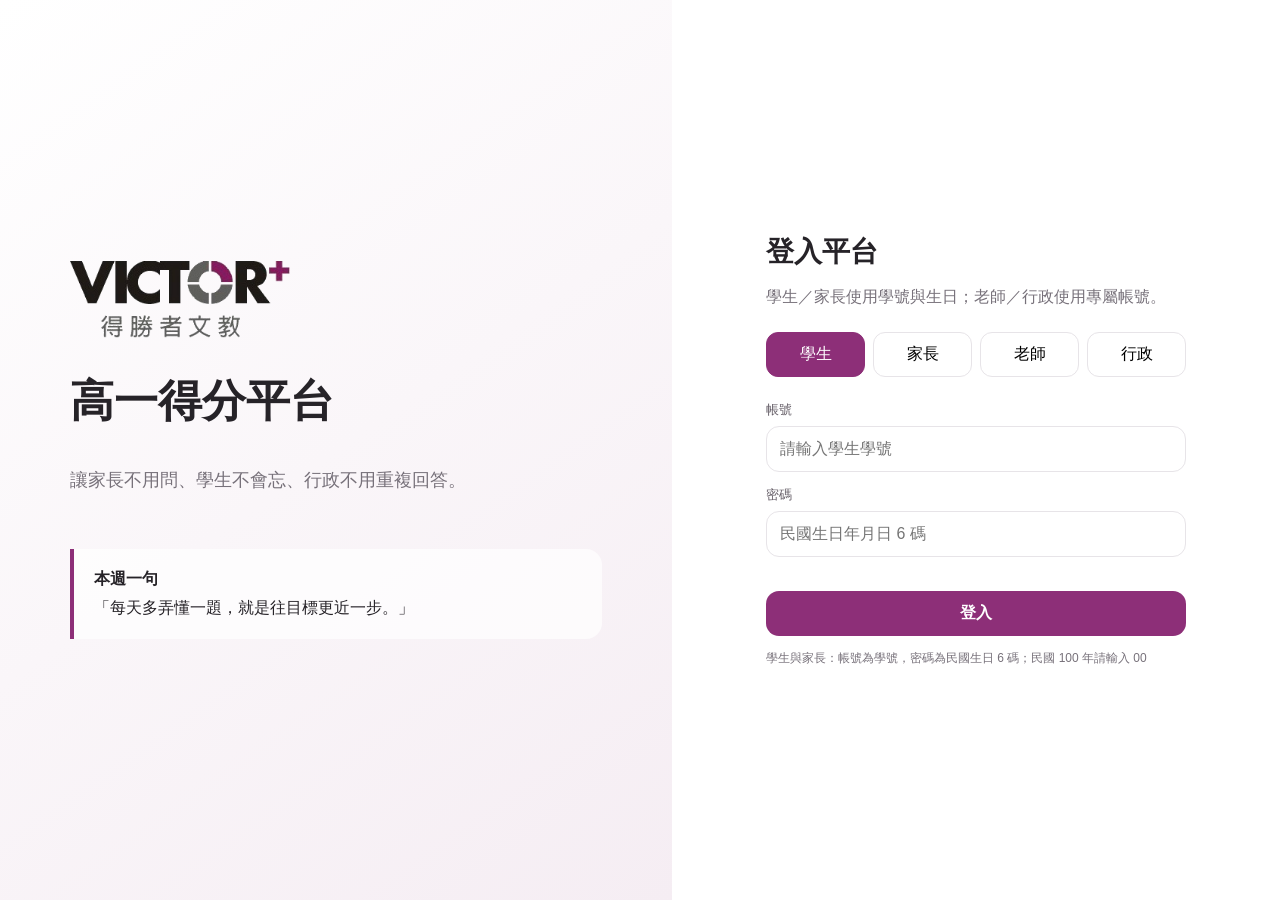
==== commit 393a5899: "Fix student data loading and Google Sheet sync" ====
--- a/portal.html
+++ b/portal.html
@@ -47,7 +47,7 @@
 .live-strip{display:flex;align-items:center;gap:9px;padding:9px 12px;border:1px solid #cce9dc;background:#f0faf6;color:#26795b;border-radius:12px;font-size:12px;font-weight:750}.live-dot{width:8px;height:8px;border-radius:50%;background:#35b985;box-shadow:0 0 0 5px rgba(53,185,133,.12)}.sync-muted{color:var(--m);font-size:12px}.empty-state{padding:28px;text-align:center;color:var(--m);background:#faf9fa;border-radius:14px}.api-loading{opacity:.55;pointer-events:none}.toolbar{display:flex;justify-content:space-between;align-items:center;gap:12px;margin-bottom:15px}.toolbar .actions{margin:0}.data-table td:first-child{font-weight:800}.data-error{padding:13px;border-radius:12px;background:var(--rs);color:var(--r);font-size:13px}.student-summary{display:grid;grid-template-columns:repeat(3,1fr);gap:12px;margin-bottom:16px}.student-summary>div{padding:15px;border:1px solid var(--l);border-radius:14px;background:#fff}.student-summary b{display:block;font-size:24px;color:var(--p)}
 @media(max-width:760px){.student-summary{grid-template-columns:1fr}.toolbar{align-items:stretch;flex-direction:column}.toolbar .primary{width:100%}}
 </style></head><body>
-<section id="login"><div class="login"><div class="heroL"><img src="logo.png"><h1>高一得分平台</h1><p>讓家長不用問、學生不會忘、行政不用重複回答。</p><div class="quoteL"><b>本週一句</b><div style="margin-top:8px">「每天多弄懂一題，就是往目標更近一步。」</div></div></div><div class="loginP"><div class="box"><h2>登入平台</h2><p>目前為固定測試帳號，請選擇身分後登入。</p><div class="tabs"><button class="tab active" data-login="student">學生</button><button class="tab" data-login="parent">家長</button><button class="tab" data-login="teacher">老師</button><button class="tab" data-login="admin">行政</button></div><div class="field"><label>帳號</label><input id="portalAccount" inputmode="numeric" autocomplete="username" placeholder="請輸入學生學號"></div><div class="field"><label>密碼</label><input id="portalPassword" type="password" inputmode="numeric" autocomplete="current-password" maxlength="6" placeholder="民國生日年月日 6 碼"></div><div id="portalLoginError" class="login-error" aria-live="polite"></div><button id="loginBtn" class="primary full">登入</button><div class="small" style="margin-top:14px">測試帳號：student／parent／teacher／admin；密碼皆為 123456</div></div></div></div></section>
+<section id="login"><div class="login"><div class="heroL"><img src="logo.png"><h1>高一得分平台</h1><p>讓家長不用問、學生不會忘、行政不用重複回答。</p><div class="quoteL"><b>本週一句</b><div style="margin-top:8px">「每天多弄懂一題，就是往目標更近一步。」</div></div></div><div class="loginP"><div class="box"><h2>登入平台</h2><p>學生／家長使用學號與生日；老師／行政使用專屬帳號。</p><div class="tabs"><button class="tab active" data-login="student">學生</button><button class="tab" data-login="parent">家長</button><button class="tab" data-login="teacher">老師</button><button class="tab" data-login="admin">行政</button></div><div class="field"><label>帳號</label><input id="portalAccount" inputmode="numeric" autocomplete="username" placeholder="請輸入學生學號"></div><div class="field"><label>密碼</label><input id="portalPassword" type="password" inputmode="numeric" autocomplete="current-password" maxlength="6" placeholder="民國生日年月日 6 碼"></div><div id="portalLoginError" class="login-error" aria-live="polite"></div><button id="loginBtn" class="primary full">登入</button><div class="small" style="margin-top:14px">學生與家長：帳號為學號，密碼為民國生日 6 碼；民國 100 年請輸入 00</div></div></div></div></section>
 <section id="app" class="hidden"><div class="app"><aside class="side"><img src="logo.png"><div class="profile"><strong id="pname"></strong><div id="pmeta" class="small"></div></div><div id="nav" class="nav"></div><button id="logout" class="secondary full logout">登出</button></aside><div class="content"><header class="top"><h1>得勝者文教｜高一得分平台</h1><a class="back-site-link" href="index.html">返回官網</a></header><main class="main">
 <div id="studentPages">
 <section id="student-home" class="page"><div class="weather-card">
@@ -275,15 +275,14 @@
 <script>
 const cfg={student:{p:['王得勝','118學測班｜高一學生'],n:[['首頁總覽','student-home'],['作業中心','student-homework'],['周考成績','student-scores'],['補課中心','student-makeup'],['教材領取','student-materials'],['輔導預約','student-tutoring'],['段考獎學金','student-scholarship']]},parent:{p:['王得勝家長','綁定學生：王得勝'],n:[['學習總覽','parent-home'],['輔導預約','parent-tutoring'],['教材與補課','parent-materials']]},teacher:{p:['授課老師','僅限本人授課班級'],n:[['教學總覽','teacher-dashboard'],['我的班級點名','teacher-attendance'],['作業批改','teacher-assignments'],['成績登錄','teacher-scores'],['教材中心','teacher-materials']]},admin:{p:['行政人員','得勝者高一營運'],n:[['今日營運中心','admin-dashboard'],['學生管理','admin-students'],['作業送交審核','admin-submissions'],['座位表點名','admin-attendance'],['課後通知發布','admin-publish'],['教材發放','admin-materials'],['段考活動設定','admin-score-campaign'],['獎學金審核','admin-scholarship']]}};
 let loginRole='student',role=null;
-const roleUi={student:{account:'student',password:'123456',numeric:false},parent:{account:'parent',password:'123456',numeric:false},teacher:{account:'teacher',password:'123456',numeric:false},admin:{account:'admin',password:'123456',numeric:false}};
-function updateLoginUi(){const x=roleUi[loginRole];portalAccount.placeholder=`測試帳號：${x.account}`;portalPassword.placeholder='測試密碼：123456';portalAccount.inputMode='text';portalPassword.inputMode='text';portalPassword.maxLength=64;portalAccount.value='';portalPassword.value='';portalLoginError.textContent=''}
+const roleUi={student:{account:'請輸入學生學號',password:'民國生日年月日 6 碼',numeric:true},parent:{account:'請輸入學生學號',password:'民國生日年月日 6 碼',numeric:true},teacher:{account:'請輸入老師帳號',password:'請輸入老師密碼',numeric:false},admin:{account:'請輸入行政帳號',password:'請輸入行政密碼',numeric:false}};
+function updateLoginUi(){const x=roleUi[loginRole];portalAccount.placeholder=x.account;portalPassword.placeholder=x.password;portalAccount.inputMode=x.numeric?'numeric':'text';portalPassword.inputMode=x.numeric?'numeric':'text';portalPassword.maxLength=x.numeric?6:64;portalLoginError.textContent=''}
 document.querySelectorAll('[data-login]').forEach(b=>b.onclick=()=>{document.querySelectorAll('[data-login]').forEach(x=>x.classList.remove('active'));b.classList.add('active');loginRole=b.dataset.login;updateLoginUi()});
 const API_ENDPOINT='/api/proxy';
 const roleMap={學生:'student',家長:'parent',老師:'teacher',行政:'admin'};
 async function apiPost(payload){const response=await fetch(API_ENDPOINT,{method:'POST',headers:{'Content-Type':'application/json'},body:JSON.stringify(payload)});const data=await response.json();if(!response.ok||!data.success)throw new Error(data.message||'系統連線失敗');return data}
 async function apiList(sheet){const response=await fetch(`${API_ENDPOINT}?action=list&sheet=${encodeURIComponent(sheet)}`,{cache:'no-store'});const data=await response.json();if(!response.ok||!data.success)throw new Error(data.message||'資料讀取失敗');return data.data||[]}
-const TEST_USERS={student:{account:'student',password:'123456',name:'王小明',relatedId:'S001'},parent:{account:'parent',password:'123456',name:'王小明家長',relatedId:'S001'},teacher:{account:'teacher',password:'123456',name:'測試老師',relatedId:'T001'},admin:{account:'admin',password:'123456',name:'行政人員',relatedId:'ADMIN001'}};
-loginBtn.onclick=async()=>{const account=portalAccount.value.trim(),password=portalPassword.value.trim();portalLoginError.textContent='';if(!account||!password){portalLoginError.textContent='請輸入帳號與密碼';return}loginBtn.disabled=true;loginBtn.textContent='登入中…';try{const testUser=TEST_USERS[loginRole];if(!testUser||account!==testUser.account||password!==testUser.password)throw new Error('測試帳號或密碼不正確');const auth={role:loginRole,account,name:testUser.name,relatedId:testUser.relatedId,studentId:(loginRole==='student'||loginRole==='parent')?testUser.relatedId:null,issuedAt:Date.now(),testMode:true};sessionStorage.setItem('victorCampusAuth',JSON.stringify(auth));enterPortal(auth);await loadRoleData(auth)}catch(error){portalLoginError.textContent=error.message||'登入失敗'}finally{loginBtn.disabled=false;loginBtn.textContent='登入'}};
+loginBtn.onclick=async()=>{const account=portalAccount.value.trim(),password=portalPassword.value.trim();portalLoginError.textContent='';if(!account||!password){portalLoginError.textContent='請輸入帳號與密碼';return}loginBtn.disabled=true;loginBtn.textContent='登入中…';try{const result=await apiPost({action:'login',account,password});const returnedRole=roleMap[result.user.role];if(returnedRole!==loginRole)throw new Error('此帳號不屬於目前選擇的登入身分');const auth={role:returnedRole,account,name:result.user.name||'',relatedId:result.user.relatedId||'',studentId:(returnedRole==='student'||returnedRole==='parent')?(result.user.relatedId||account):null,issuedAt:Date.now()};sessionStorage.setItem('victorCampusAuth',JSON.stringify(auth));enterPortal(auth);await loadRoleData(auth)}catch(error){portalLoginError.textContent=error.message||'登入失敗'}finally{loginBtn.disabled=false;loginBtn.textContent='登入'}};
 logout.onclick=()=>{sessionStorage.removeItem('victorCampusAuth');location.href='index.html'};
 function enterPortal(auth){if(!auth||!cfg[auth.role])return;role=auth.role;login.classList.add('hidden');app.classList.remove('hidden');pname.textContent=auth.name||cfg[role].p[0];pmeta.textContent=auth.studentId?(role==='parent'?`綁定學號：${auth.studentId}`:`學號 ${auth.studentId}｜高一學生`):cfg[role].p[1];nav.innerHTML='';cfg[role].n.forEach((x,i)=>{const b=document.createElement('button');b.textContent=x[0];b.dataset.target=x[1];b.onclick=()=>show(x[1]);if(i===0)b.classList.add('active');nav.appendChild(b)});show(cfg[role].n[0][1])}
 function currentAuth(){try{return JSON.parse(sessionStorage.getItem('victorCampusAuth')||'null')}catch{return null}}
